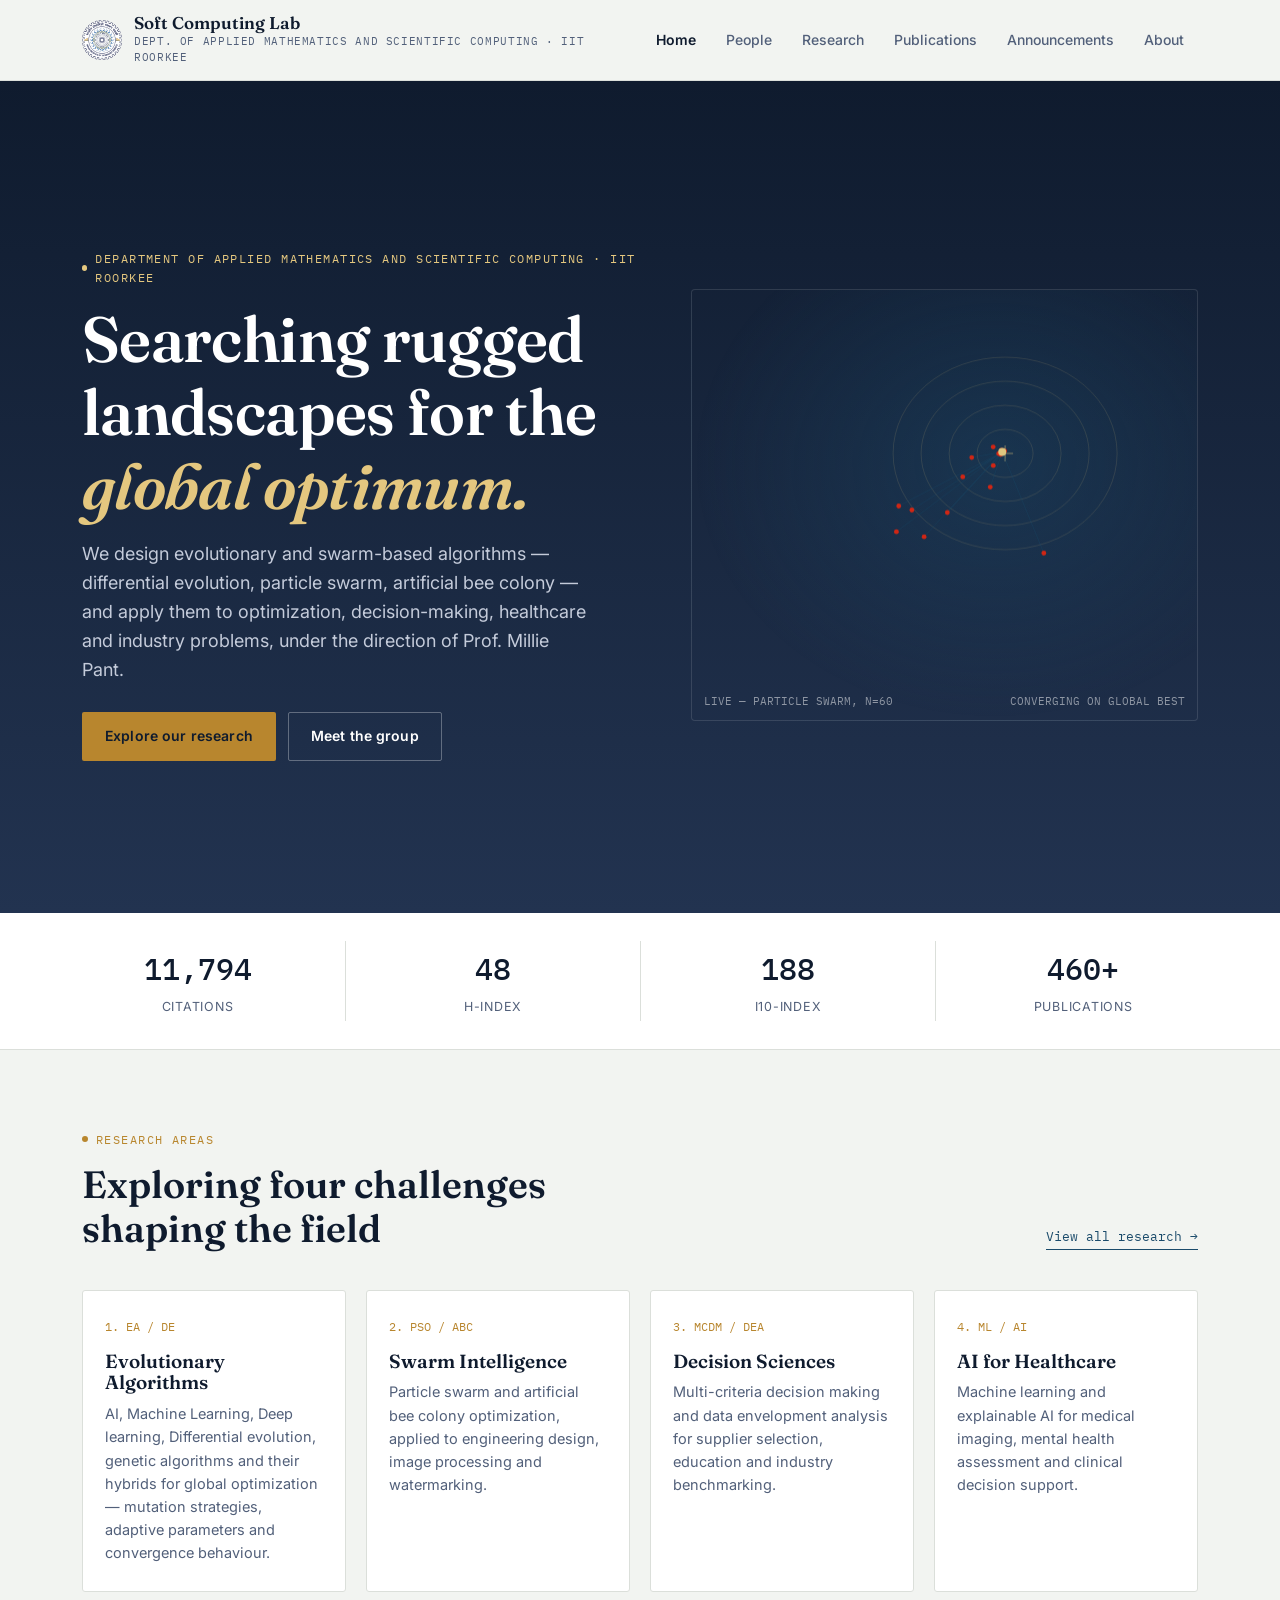
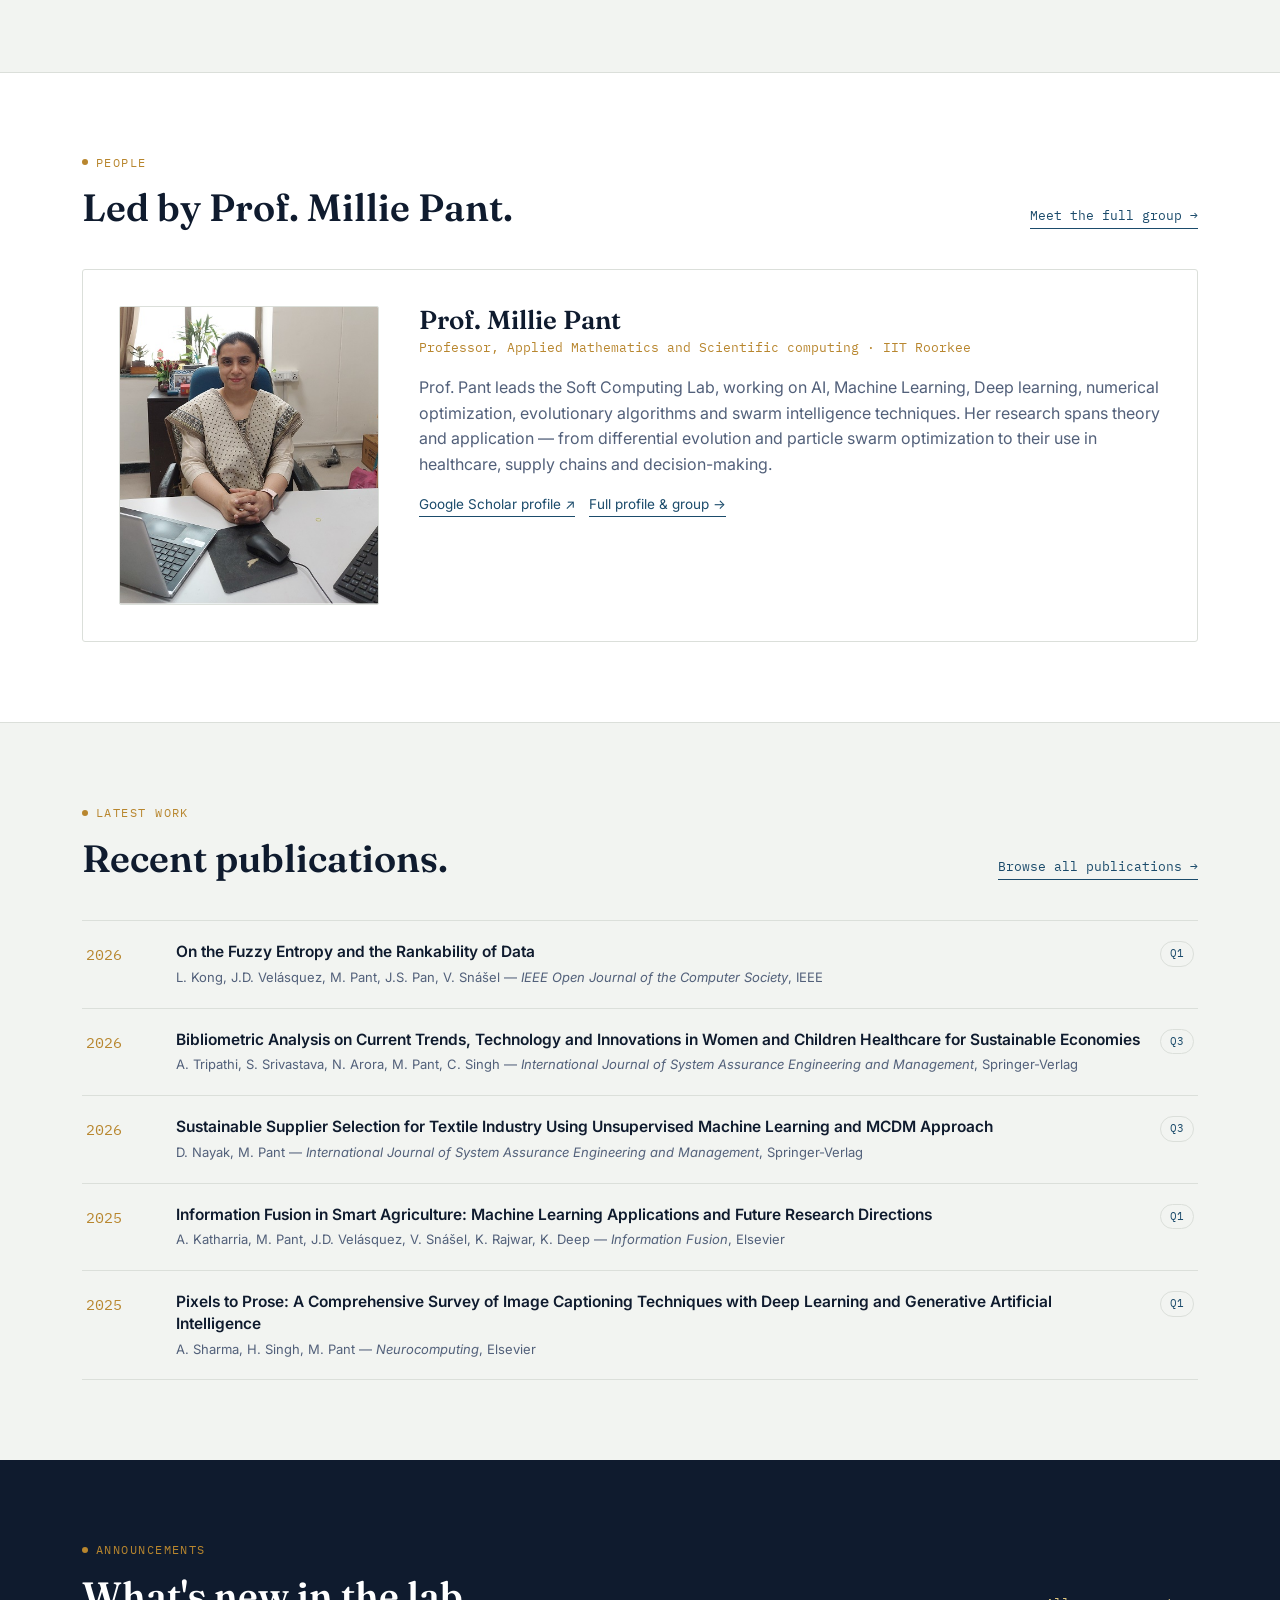
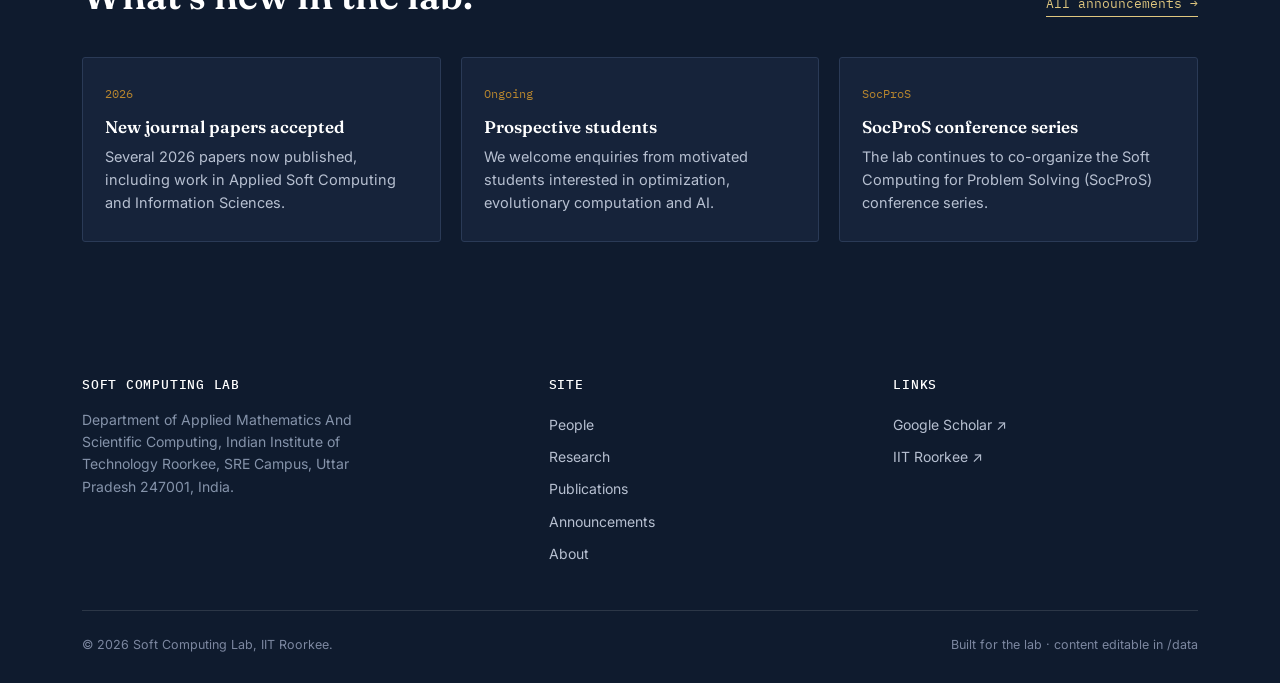
==== index.html @ e7dfee06 "Update research section headings and indices" ====
<!DOCTYPE html>
<html lang="en">
<head>
<meta charset="UTF-8">
<meta name="viewport" content="width=device-width, initial-scale=1.0">
<title>Soft Computing Lab — IIT Roorkee</title>
<meta name="description" content="Soft Computing Lab, Department of Applied Mathematics and Scientific computing, IIT Roorkee — research in AI, Machine Learning, Deep learning, numerical optimization, evolutionary algorithms and swarm intelligence, led by Prof. Millie Pant.">
<link rel="icon" href="images/iitr-logo.png">
<link rel="stylesheet" href="css/style.css">
</head>
<body>

<header class="site-header">
  <nav class="nav">
    <a href="index.html" class="brand">
      <img src="images/iitr-logo.png" alt="IIT Roorkee crest">
      <div>
        <div class="name">Soft Computing Lab</div>
        <div class="sub">Dept. of Applied Mathematics and Scientific computing · IIT Roorkee</div>
      </div>
    </a>
    <button class="nav-toggle" aria-label="Toggle menu"><span></span><span></span><span></span></button>
    <ul class="nav-links">
      <li><a href="index.html">Home</a></li>
      <li><a href="people.html">People</a></li>
      <li><a href="research.html">Research</a></li>
      <li><a href="publications.html">Publications</a></li>
      <li><a href="announcements.html">Announcements</a></li>
      <li><a href="about.html">About</a></li>
    </ul>
  </nav>
</header>

<section class="hero">
  <div class="wrap">
    <div>
      <div class="eyebrow">Department of Applied Mathematics and Scientific computing · IIT Roorkee</div>
      <h1>Searching rugged<br>landscapes for the<br><em>global optimum.</em></h1>
      <p class="lede">We design evolutionary and swarm-based algorithms — differential evolution, particle swarm, artificial bee colony — and apply them to optimization, decision-making, healthcare and industry problems, under the direction of Prof. Millie Pant.</p>
      <div class="hero-actions">
        <a href="research.html" class="btn btn-primary">Explore our research</a>
        <a href="people.html" class="btn btn-ghost">Meet the group</a>
      </div>
    </div>
    <div>
      <div class="swarm-stage">
        <canvas id="swarmCanvas"></canvas>
        <div class="swarm-caption">
          <span>LIVE — PARTICLE SWARM, N=60</span>
          <span>CONVERGING ON GLOBAL BEST</span>
        </div>
      </div>
    </div>
  </div>
</section>

<div class="stats-strip">
  <div class="wrap stats-grid">
    <div class="stat"><div class="num">11,794</div><div class="lbl">Citations</div></div>
    <div class="stat"><div class="num">48</div><div class="lbl">h-index</div></div>
    <div class="stat"><div class="num">188</div><div class="lbl">i10-index</div></div>
    <div class="stat"><div class="num">460+</div><div class="lbl">Publications</div></div>
  </div>
</div>

<section>
  <div class="wrap">
    <div class="section-head">
      <div>
        <div class="eyebrow">Research areas</div>
        <h2>Exploring four challenges <br>shaping the field</h2>  
      </div>
      <a href="research.html" class="tag-link">View all research →</a>
    </div>
    <div class="card-grid">
      <div class="research-card">
        <span class="idx">1. EA / DE</span>
        <h3>Evolutionary Algorithms</h3>
        <p>AI, Machine Learning, Deep learning, Differential evolution, genetic algorithms and their hybrids for global optimization — mutation strategies, adaptive parameters and convergence behaviour.</p>
      </div>
      <div class="research-card">
        <span class="idx">2. PSO / ABC</span>
        <h3>Swarm Intelligence</h3>
        <p>Particle swarm and artificial bee colony optimization, applied to engineering design, image processing and watermarking.</p>
      </div>
      <div class="research-card">
        <span class="idx">3. MCDM / DEA</span>
        <h3>Decision Sciences</h3>
        <p>Multi-criteria decision making and data envelopment analysis for supplier selection, education and industry benchmarking.</p>
      </div>
      <div class="research-card">
        <span class="idx">4. ML / AI</span>
        <h3>AI for Healthcare</h3>
        <p>Machine learning and explainable AI for medical imaging, mental health assessment and clinical decision support.</p>
      </div>
    </div>
  </div>
</section>

<section class="section-alt">
  <div class="wrap">
    <div class="section-head">
      <div>
        <div class="eyebrow">People</div>
        <h2>Led by Prof. Millie Pant.</h2>
      </div>
      <a href="people.html" class="tag-link">Meet the full group →</a>
    </div>
    <div class="pi-card">
      <img src="images/millie-pant.jpg" alt="Prof. Millie Pant" class="pi-photo">
      <div>
        <h3>Prof. Millie Pant</h3>
        <span class="pi-role">Professor, Applied Mathematics and Scientific computing · IIT Roorkee</span>
        <p>Prof. Pant leads the Soft Computing Lab, working on AI, Machine Learning, Deep learning, numerical optimization, evolutionary algorithms and swarm intelligence techniques. Her research spans theory and application — from differential evolution and particle swarm optimization to their use in healthcare, supply chains and decision-making.</p>
        <div class="pi-links">
          <a href="https://scholar.google.co.in/citations?user=VEAXM8IAAAAJ&hl=en" target="_blank" rel="noopener">Google Scholar profile ↗</a>
          <a href="people.html">Full profile & group →</a>
        </div>
      </div>
    </div>
  </div>
</section>

<section>
  <div class="wrap">
    <div class="section-head">
      <div>
        <div class="eyebrow">Latest work</div>
        <h2>Recent publications.</h2>
      </div>
      <a href="publications.html" class="tag-link">Browse all publications →</a>
    </div>
    <div class="pub-list" id="recentPubs"></div>
  </div>
</section>

<section class="section-dark">
  <div class="wrap">
    <div class="section-head">
      <div>
        <div class="eyebrow">Announcements</div>
        <h2 style="color:#fff">What's new in the lab.</h2>
      </div>
      <a href="announcements.html" class="tag-link" style="color:#E0C77F">All announcements →</a>
    </div>
    <div class="card-grid" style="grid-template-columns: repeat(3,1fr)">
      <div class="research-card" style="background:#16233A; border-color:#2A3A56;">
        <span class="idx">2026</span>
        <h3 style="color:#fff; font-size:17px;">New journal papers accepted</h3>
        <p style="color:#B7C0D1">Several 2026 papers now published, including work in Applied Soft Computing and Information Sciences.</p>
      </div>
      <div class="research-card" style="background:#16233A; border-color:#2A3A56;">
        <span class="idx">Ongoing</span>
        <h3 style="color:#fff; font-size:17px;">Prospective students</h3>
        <p style="color:#B7C0D1">We welcome enquiries from motivated students interested in optimization, evolutionary computation and AI.</p>
      </div>
      <div class="research-card" style="background:#16233A; border-color:#2A3A56;">
        <span class="idx">SocProS</span>
        <h3 style="color:#fff; font-size:17px;">SocProS conference series</h3>
        <p style="color:#B7C0D1">The lab continues to co-organize the Soft Computing for Problem Solving (SocProS) conference series.</p>
      </div>
    </div>
  </div>
</section>

<footer>
  <div class="wrap">
    <div class="footer-grid">
      <div>
        <h4>Soft Computing Lab</h4>
        <p style="color:#8593AA; font-size:14px; max-width:32ch;">Department of Applied Mathematics And Scientific Computing, Indian Institute of Technology Roorkee, SRE Campus, Uttar Pradesh 247001, India.</p>
      </div>
      <div>
        <h4>Site</h4>
        <a href="people.html">People</a>
        <a href="research.html">Research</a>
        <a href="publications.html">Publications</a>
        <a href="announcements.html">Announcements</a>
        <a href="about.html">About</a>
      </div>
      <div>
        <h4>Links</h4>
        <a href="https://scholar.google.co.in/citations?user=VEAXM8IAAAAJ&hl=en" target="_blank" rel="noopener">Google Scholar ↗</a>
        <a href="https://www.iitr.ac.in" target="_blank" rel="noopener">IIT Roorkee ↗</a>
      </div>
    </div>
    <div class="footer-bottom">
      <span>© <span id="year"></span> Soft Computing Lab, IIT Roorkee.</span>
      <span>Built for the lab · content editable in /data</span>
    </div>
  </div>
</footer>

<script src="js/script.js"></script>
<script src="js/swarm.js"></script>
<script src="data/pub-data.js"></script>
<script src="js/publications.js"></script>
<script>
  document.addEventListener('DOMContentLoaded', () => {
    if(window.PubData){ window.PubData.renderRecent('recentPubs', 5); }
  });
</script>
</body>
</html>
---- css/style.css ----
/* ==========================================================================
   Soft Computing Lab — IIT Roorkee
   Design tokens
   ========================================================================== */
@import url('https://fonts.googleapis.com/css2?family=Fraunces:opsz,wght@9..144,400;9..144,500;9..144,600;9..144,700&family=Inter:wght@400;500;600;700&family=IBM+Plex+Mono:wght@400;500&display=swap');

:root{
  --ink:        #0F1B2E;   /* deep navy — headers / dark sections */
  --ink-soft:   #223350;   /* lighter navy for gradients */
  --paper:      #F2F4F1;   /* cool paper, faint sage-grey */
  --paper-raise:#FFFFFF;
  --brass:      #B8862E;   /* warm brass accent */
  --brass-soft: #E4C77F;
  --teal:       #1B4B6B;   /* secondary accent, swarm particles */
  --slate:      #52607A;   /* secondary text */
  --slate-light:#8593AA;
  --line:       #DBDFDA;
  --line-dark:  #33415C;
  --text:       #16202F;
  --text-inv:   #F2F4F1;
  --shadow:     0 1px 2px rgba(15,27,46,.06), 0 8px 24px rgba(15,27,46,.06);
  --radius:     3px;

  --font-display: 'Fraunces', 'Georgia', serif;
  --font-body: 'Inter', -apple-system, BlinkMacSystemFont, 'Segoe UI', sans-serif;
  --font-mono: 'IBM Plex Mono', 'Courier New', monospace;
}

*{ box-sizing: border-box; }
html{ scroll-behavior: smooth; }
body{
  margin:0;
  background: var(--paper);
  color: var(--text);
  font-family: var(--font-body);
  font-size: 16px;
  line-height: 1.6;
  -webkit-font-smoothing: antialiased;
}
img{ max-width:100%; display:block; }
a{ color: inherit; text-decoration:none; }
ul{ margin:0; padding:0; list-style:none; }
h1,h2,h3,h4{ font-family: var(--font-display); font-weight:600; margin:0; color: var(--ink); line-height:1.15; }
p{ margin:0 0 1em; color: var(--slate); }
button{ font-family: inherit; cursor:pointer; }

:focus-visible{ outline: 2px solid var(--brass); outline-offset: 3px; }

@media (prefers-reduced-motion: reduce){
  *{ animation-duration: 0.001ms !important; animation-iteration-count: 1 !important; transition-duration: 0.001ms !important; scroll-behavior: auto !important; }
}

.wrap{ max-width: 1180px; margin: 0 auto; padding: 0 32px; }
.eyebrow{
  font-family: var(--font-mono);
  font-size: 12px;
  letter-spacing: .12em;
  text-transform: uppercase;
  color: var(--brass);
  display:flex; align-items:center; gap:8px;
  margin-bottom: 14px;
}
.eyebrow::before{
  content:"";
  width:6px; height:6px; border-radius:50%;
  background: var(--brass);
  display:inline-block;
}

/* ---------------- Header / Nav ---------------- */
.site-header{
  position: sticky; top:0; z-index: 100;
  background: rgba(242,244,241,.9);
  backdrop-filter: blur(10px);
  border-bottom: 1px solid var(--line);
}
.nav{
  display:flex; align-items:center; justify-content:space-between;
  padding: 14px 32px;
  max-width: 1180px; margin:0 auto;
}
.brand{ display:flex; align-items:center; gap:12px; }
.brand img{ width:40px; height:40px; }
.brand .name{ font-family: var(--font-display); font-size: 17px; font-weight:600; color: var(--ink); line-height:1.1; }
.brand .sub{ font-family: var(--font-mono); font-size: 10.5px; letter-spacing:.06em; color: var(--slate); text-transform:uppercase; }

.nav-links{ display:flex; gap:2px; align-items:center; }
.nav-links a{
  font-size: 14px; font-weight:500; color: var(--slate);
  padding: 8px 14px; border-radius: var(--radius);
  transition: color .15s ease, background .15s ease;
}
.nav-links a:hover{ color: var(--ink); background: rgba(15,27,46,.05); }
.nav-links a.active{ color: var(--ink); font-weight:600; }
.nav-links a.active::after{ content:""; }

.nav-toggle{ display:none; background:none; border:none; padding:8px; }
.nav-toggle span{ display:block; width:22px; height:2px; background:var(--ink); margin:5px 0; }

@media (max-width: 880px){
  .nav-toggle{ display:block; }
  .nav-links{
    position:absolute; top:100%; left:0; right:0;
    background: var(--paper-raise);
    border-bottom: 1px solid var(--line);
    flex-direction:column; align-items:stretch;
    padding: 8px 32px 16px;
    display:none;
  }
  .nav-links.open{ display:flex; }
  .nav-links a{ padding: 12px 4px; border-bottom:1px solid var(--line); border-radius:0; }
}

/* ---------------- Hero ---------------- */
.hero{
  position: relative;
  background: linear-gradient(180deg, var(--ink) 0%, var(--ink-soft) 100%);
  color: var(--text-inv);
  overflow:hidden;
}
.hero .wrap{
  display:grid; grid-template-columns: 1.05fr .95fr; gap: 48px;
  align-items:center;
  padding-top: 88px; padding-bottom: 72px;
  position:relative; z-index:2;
}
.hero .eyebrow{ color: var(--brass-soft); }
.hero .eyebrow::before{ background: var(--brass-soft); }
.hero h1{
  color: #fff;
  font-size: clamp(40px, 5vw, 64px);
  letter-spacing: -0.01em;
  margin-bottom: 18px;
}
.hero h1 em{ font-style:italic; color: var(--brass-soft); }
.hero .lede{
  color: #C4CBDA;
  font-size: 18px;
  max-width: 46ch;
  margin-bottom: 28px;
}
.hero-actions{ display:flex; gap: 12px; flex-wrap:wrap; }

.btn{
  display:inline-flex; align-items:center; gap:8px;
  padding: 12px 22px; border-radius: 2px;
  font-size:14px; font-weight:600; letter-spacing:.01em;
  border:1px solid transparent; transition: all .15s ease;
}
.btn-primary{ background: var(--brass); color: var(--ink); }
.btn-primary:hover{ background: var(--brass-soft); }
.btn-ghost{ border-color: rgba(255,255,255,.3); color:#fff; }
.btn-ghost:hover{ border-color:#fff; background: rgba(255,255,255,.06); }
.btn-dark{ background: var(--ink); color:#fff; }
.btn-dark:hover{ background: var(--ink-soft); }

.swarm-stage{
  position:relative; aspect-ratio: 1/0.85;
  border: 1px solid rgba(255,255,255,.12);
  border-radius: 4px;
  background: radial-gradient(ellipse at 60% 40%, rgba(27,75,107,.4), rgba(15,27,46,0) 70%);
}
#swarmCanvas{ width:100%; height:100%; display:block; }
.swarm-caption{
  position:absolute; bottom:10px; left:12px; right:12px;
  font-family: var(--font-mono); font-size:10.5px; color: rgba(255,255,255,.5);
  display:flex; justify-content:space-between;
}

/* ---------------- Stats strip ---------------- */
.stats-strip{
  border-bottom: 1px solid var(--line);
  background: var(--paper-raise);
}
.stats-grid{
  display:grid; grid-template-columns: repeat(4,1fr);
  padding: 28px 0;
}
.stat{ text-align:center; border-left:1px solid var(--line); padding: 4px 12px; }
.stat:first-child{ border-left:none; }
.stat .num{ font-family: var(--font-mono); font-size: 30px; font-weight:500; color: var(--ink); }
.stat .lbl{ font-size:12.5px; color: var(--slate); text-transform:uppercase; letter-spacing:.06em; margin-top:4px; }
@media (max-width: 700px){ .stats-grid{ grid-template-columns: repeat(2,1fr); row-gap:20px;} .stat:nth-child(3){border-left:none;} }

/* ---------------- Sections ---------------- */
section{ padding: 80px 0; }
.section-head{ display:flex; justify-content:space-between; align-items:flex-end; gap:24px; margin-bottom: 40px; flex-wrap:wrap; }
.section-head h2{ font-size: clamp(28px,3vw,38px); }
.section-head .desc{ max-width:50ch; color:var(--slate); }
.tag-link{ font-family: var(--font-mono); font-size:13px; color: var(--teal); white-space:nowrap; border-bottom:1px solid currentColor; padding-bottom:2px; }
.tag-link:hover{ color: var(--brass); }

.section-alt{ background: var(--paper-raise); border-top:1px solid var(--line); border-bottom:1px solid var(--line); }
.section-dark{ background: var(--ink); color: var(--text-inv); }
.section-dark h2, .section-dark h3, .section-dark h4{ color:#fff; }
.section-dark p{ color:#B7C0D1; }

/* ---------------- Cards ---------------- */
.card-grid{ display:grid; grid-template-columns: repeat(4, 1fr); gap: 20px; }
@media (max-width: 980px){ .card-grid{ grid-template-columns: repeat(2,1fr);} }
@media (max-width: 560px){ .card-grid{ grid-template-columns: 1fr; } }

.research-card{
  background: var(--paper-raise);
  border: 1px solid var(--line);
  padding: 26px 22px;
  border-radius: var(--radius);
  transition: transform .18s ease, box-shadow .18s ease, border-color .18s ease;
}
.research-card:hover{ transform: translateY(-3px); box-shadow: var(--shadow); border-color: var(--brass-soft); }
.research-card .idx{ font-family: var(--font-mono); color: var(--brass); font-size:12px; margin-bottom:14px; display:block; }
.research-card h3{ font-size:19px; margin-bottom:8px; }
.research-card p{ font-size:14.5px; margin-bottom:0; }

/* ---------------- People ---------------- */
.pi-card{
  display:grid; grid-template-columns: 260px 1fr; gap: 40px;
  background: var(--paper-raise); border:1px solid var(--line); padding: 36px;
  border-radius: var(--radius);
  align-items:start;
}
@media (max-width: 720px){ .pi-card{ grid-template-columns: 1fr; } }
.pi-photo{ width:100%; aspect-ratio: 4/4.6; object-fit:cover; border-radius:2px; border:1px solid var(--line); }
.pi-card h3{ font-size:26px; margin-bottom:2px; }
.pi-role{ color: var(--brass); font-family: var(--font-mono); font-size:13px; margin-bottom:16px; display:block; }
.pi-links{ display:flex; gap:14px; margin-top:16px; flex-wrap:wrap; }
.pi-links a{ font-size:13.5px; color:var(--teal); border-bottom:1px solid currentColor; padding-bottom:1px; }

.people-grid{ display:grid; grid-template-columns: repeat(4, 1fr); gap: 26px 24px; margin-top: 44px; }
@media (max-width: 980px){ .people-grid{ grid-template-columns: repeat(3,1fr);} }
@media (max-width: 680px){ .people-grid{ grid-template-columns: repeat(2,1fr);} }
.person{ text-align:left; }
.person .ph{ width:100%; aspect-ratio: 1/1.08; object-fit:cover; border-radius:2px; border:1px solid var(--line); margin-bottom:10px; filter: grayscale(15%); transition: filter .2s ease; }
.person:hover .ph{ filter: grayscale(0%); }
.person .pname{ font-weight:600; color:var(--ink); font-size:15px; }
.person .prole{ font-size:12.5px; color:var(--slate); font-family: var(--font-mono); }

.collab-list{ columns: 3; column-gap: 32px; margin-top: 24px; }
@media (max-width: 780px){ .collab-list{ columns:2; } }
@media (max-width: 520px){ .collab-list{ columns:1; } }
.collab-list li{ font-size:14px; padding: 7px 0; border-bottom: 1px solid var(--line); break-inside: avoid; color: var(--text); }
.collab-list li span{ display:block; font-size:12px; color: var(--slate-light); }

/* ---------------- Publications ---------------- */
.pub-controls{ display:flex; gap:12px; flex-wrap:wrap; align-items:center; margin-bottom: 30px; }
.pub-tabs{ display:flex; gap:6px; background:var(--paper-raise); border:1px solid var(--line); padding:4px; border-radius: 3px; }
.pub-tabs button{
  border:none; background:transparent; padding: 9px 16px; font-size:13.5px; font-weight:600;
  color: var(--slate); border-radius:2px;
}
.pub-tabs button.active{ background: var(--ink); color:#fff; }
.pub-search{
  flex:1; min-width:220px;
  border:1px solid var(--line); background:var(--paper-raise);
  padding: 10px 14px; font-size:14px; border-radius:3px; font-family: var(--font-body);
}
.pub-year-filter{ border:1px solid var(--line); background:var(--paper-raise); padding:10px 12px; font-size:13.5px; border-radius:3px; font-family: var(--font-mono); }

.pub-list{ border-top:1px solid var(--line); }
.pub-item{ display:grid; grid-template-columns: 70px 1fr auto; gap:20px; padding: 20px 4px; border-bottom:1px solid var(--line); align-items:start; }
@media (max-width: 700px){ .pub-item{ grid-template-columns: 50px 1fr; } .pub-item .pub-q{ display:none; } }
.pub-year{ font-family: var(--font-mono); color: var(--brass); font-size:15px; padding-top:2px; }
.pub-title{ font-size:15.5px; color: var(--ink); font-weight:600; line-height:1.4; }
.pub-meta{ font-size:13px; color: var(--slate); margin-top:4px; }
.pub-q{ font-family: var(--font-mono); font-size:11px; padding: 3px 9px; border:1px solid var(--line); color: var(--teal); border-radius: 20px; white-space:nowrap; height:fit-content; }
.pub-empty{ padding: 40px 4px; color: var(--slate); font-style:italic; }
.pub-count{ font-family: var(--font-mono); font-size:12.5px; color: var(--slate-light); margin-bottom:10px; }

/* ---------------- Announcements ---------------- */
.timeline{ position:relative; border-left: 1px solid var(--line); padding-left: 32px; margin-left: 6px; }
.tl-item{ position:relative; padding-bottom: 40px; }
.tl-item:last-child{ padding-bottom:0; }
.tl-item::before{
  content:""; position:absolute; left:-37.5px; top:4px;
  width:11px; height:11px; border-radius:50%;
  background: var(--paper); border:2px solid var(--brass);
}
.tl-date{ font-family: var(--font-mono); font-size:12.5px; color: var(--brass); letter-spacing:.04em; }
.tl-item h3{ font-size:19px; margin: 6px 0 8px; }
.tl-tag{ display:inline-block; font-family:var(--font-mono); font-size:10.5px; text-transform:uppercase; letter-spacing:.06em; color:var(--teal); border:1px solid var(--line); padding:3px 9px; border-radius:20px; margin-bottom:10px; }

/* ---------------- About ---------------- */
.about-grid{ display:grid; grid-template-columns: 1.3fr .7fr; gap: 56px; }
@media (max-width: 900px){ .about-grid{ grid-template-columns:1fr; } }
.about-body p{ font-size:15.5px; }
.fact-card{ background: var(--paper-raise); border:1px solid var(--line); padding:24px; border-radius: var(--radius); margin-bottom:16px; }
.fact-card h4{ font-size:14px; text-transform:uppercase; letter-spacing:.04em; color:var(--brass); margin-bottom:10px; font-family: var(--font-mono); font-weight:500; }
.fact-card p{ font-size:14px; margin-bottom:0; color: var(--text); }

/* ---------------- Footer ---------------- */
footer{ background: var(--ink); color:#B7C0D1; padding: 56px 0 28px; }
.footer-grid{ display:grid; grid-template-columns: 1.4fr 1fr 1fr; gap:40px; margin-bottom:40px; }
@media (max-width: 700px){ .footer-grid{ grid-template-columns:1fr; gap:28px; } }
footer h4{ color:#fff; font-size:13px; text-transform:uppercase; letter-spacing:.06em; font-family: var(--font-mono); font-weight:500; margin-bottom:16px; }
footer a{ display:block; color:#B7C0D1; font-size:14px; padding:5px 0; }
footer a:hover{ color: var(--brass-soft); }
.footer-bottom{ border-top:1px solid rgba(255,255,255,.12); padding-top:24px; display:flex; justify-content:space-between; flex-wrap:wrap; gap:10px; font-size:12.5px; color:#7C87A0; }

/* ---------------- Page header (non-home) ---------------- */
.page-hero{ background: var(--ink); color:#fff; padding: 64px 0 48px; }
.page-hero h1{ color:#fff; font-size: clamp(34px,4vw,48px); }
.page-hero p{ color:#C4CBDA; max-width:60ch; margin-top:14px; font-size:16px; }

.divider-dots{ display:flex; gap:6px; margin: 8px 0 28px; }
.divider-dots span{ width:5px; height:5px; border-radius:50%; background: var(--line-dark); opacity:.4; }
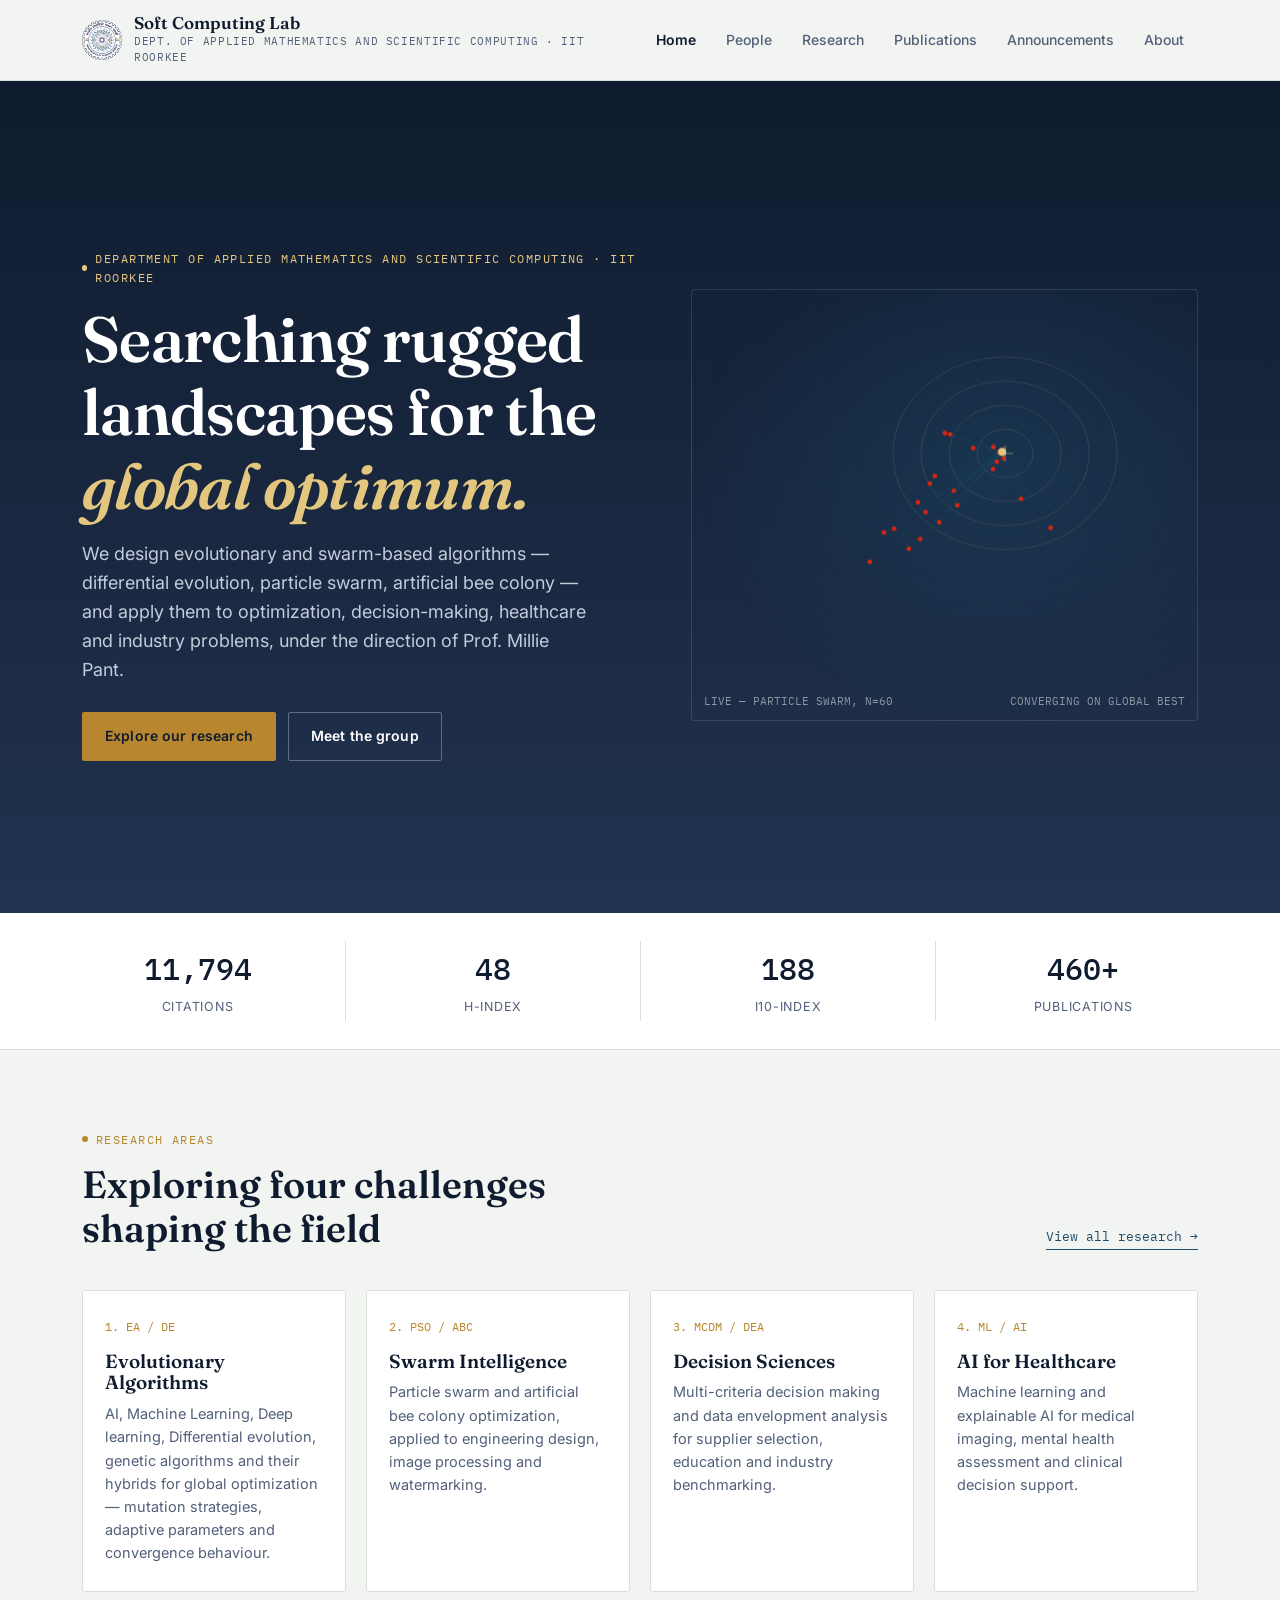
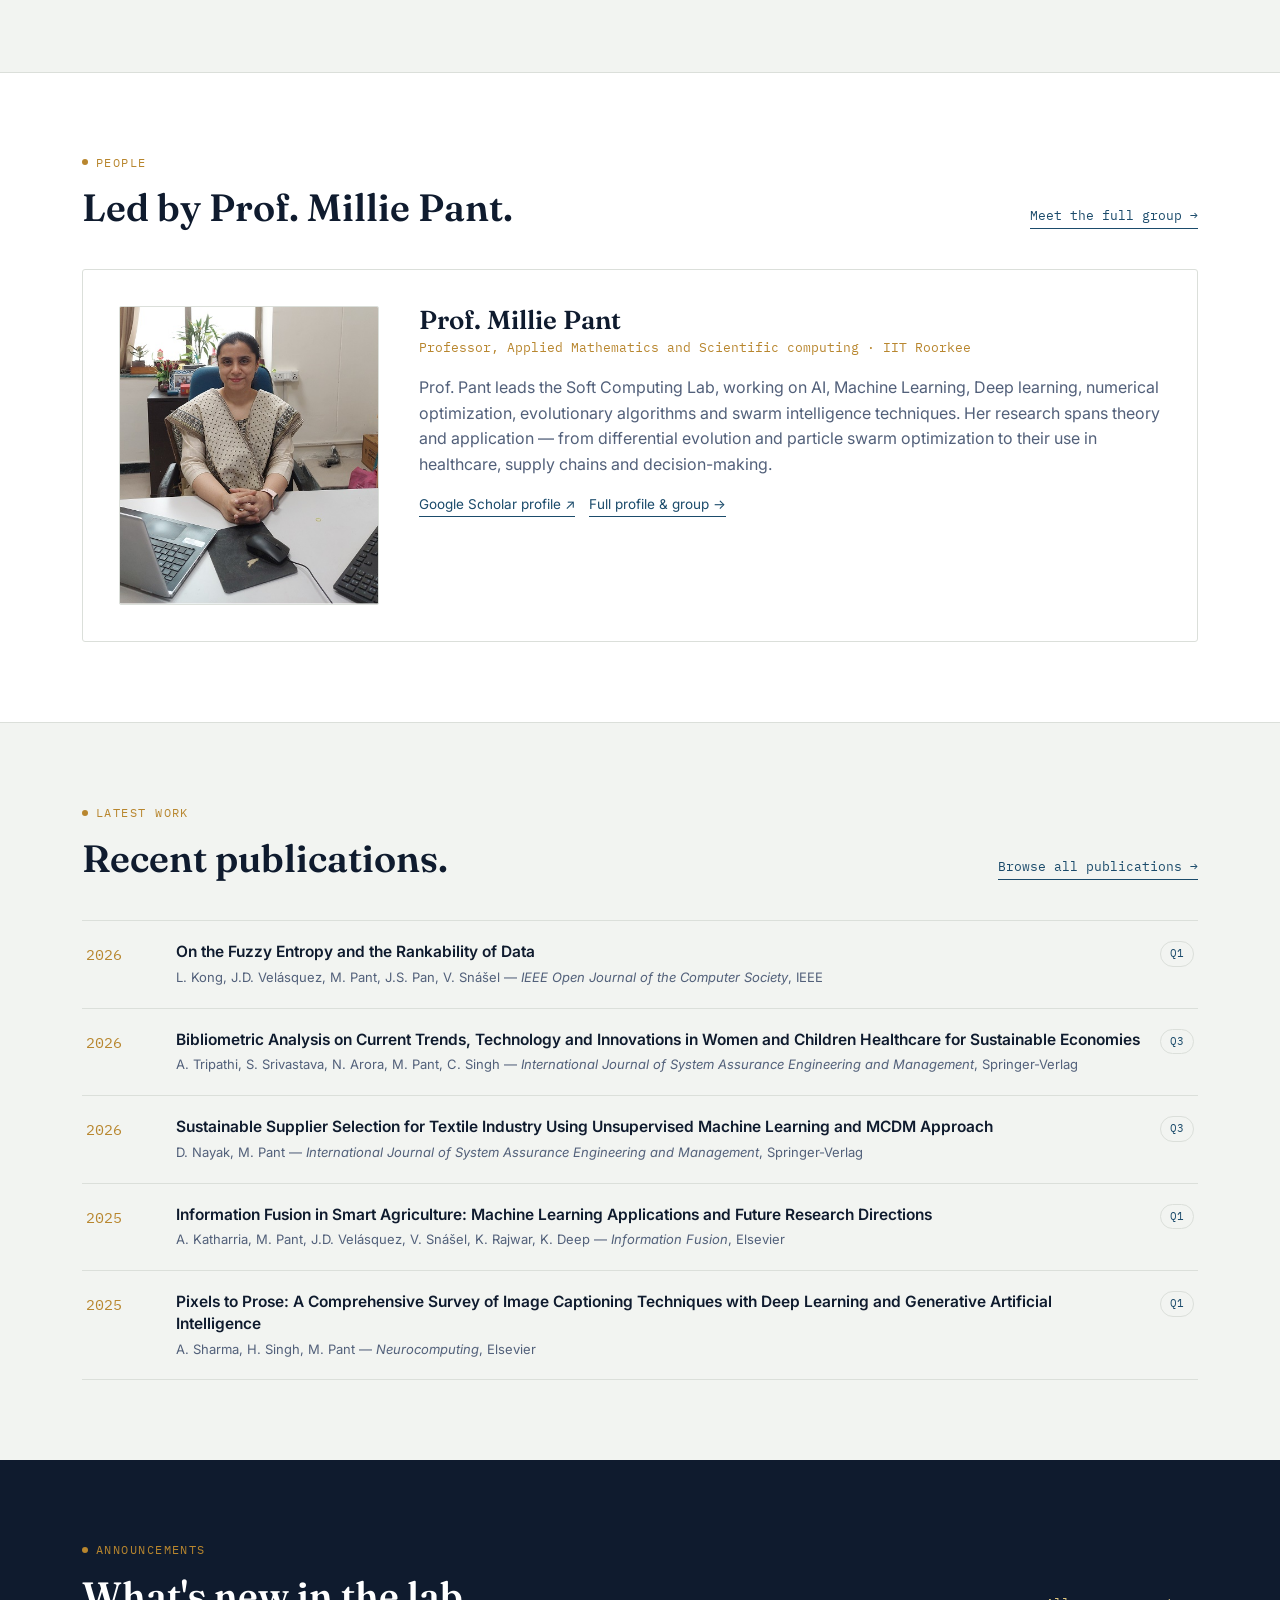
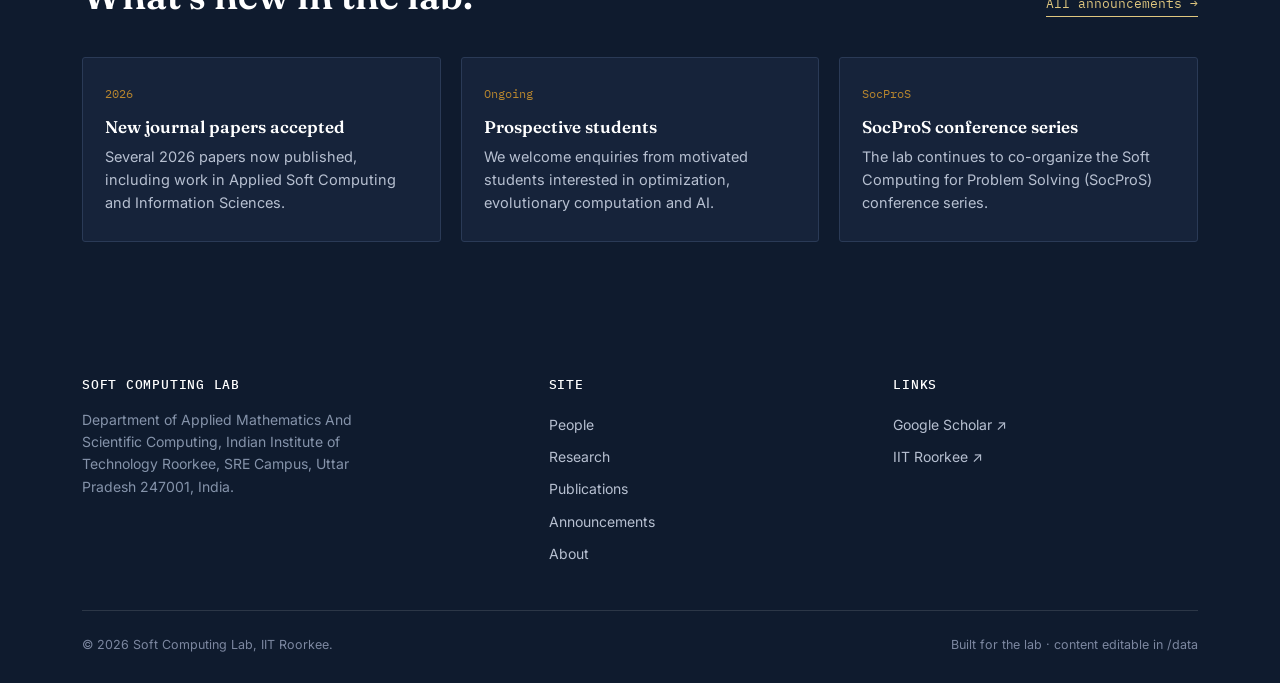
==== commit 822935f4: "Add Google site verification meta tag" ====
--- a/index.html
+++ b/index.html
@@ -3,6 +3,7 @@
 <head>
 <meta charset="UTF-8">
 <meta name="viewport" content="width=device-width, initial-scale=1.0">
+<meta name="google-site-verification" content="82tAzvR-yIyBhUcpNb_L2zIFU_7uCF8d2FTgve7K6QM" />
 <title>Soft Computing Lab — IIT Roorkee</title>
 <meta name="description" content="Soft Computing Lab, Department of Applied Mathematics and Scientific computing, IIT Roorkee — research in AI, Machine Learning, Deep learning, numerical optimization, evolutionary algorithms and swarm intelligence, led by Prof. Millie Pant.">
 <link rel="icon" href="images/iitr-logo.png">
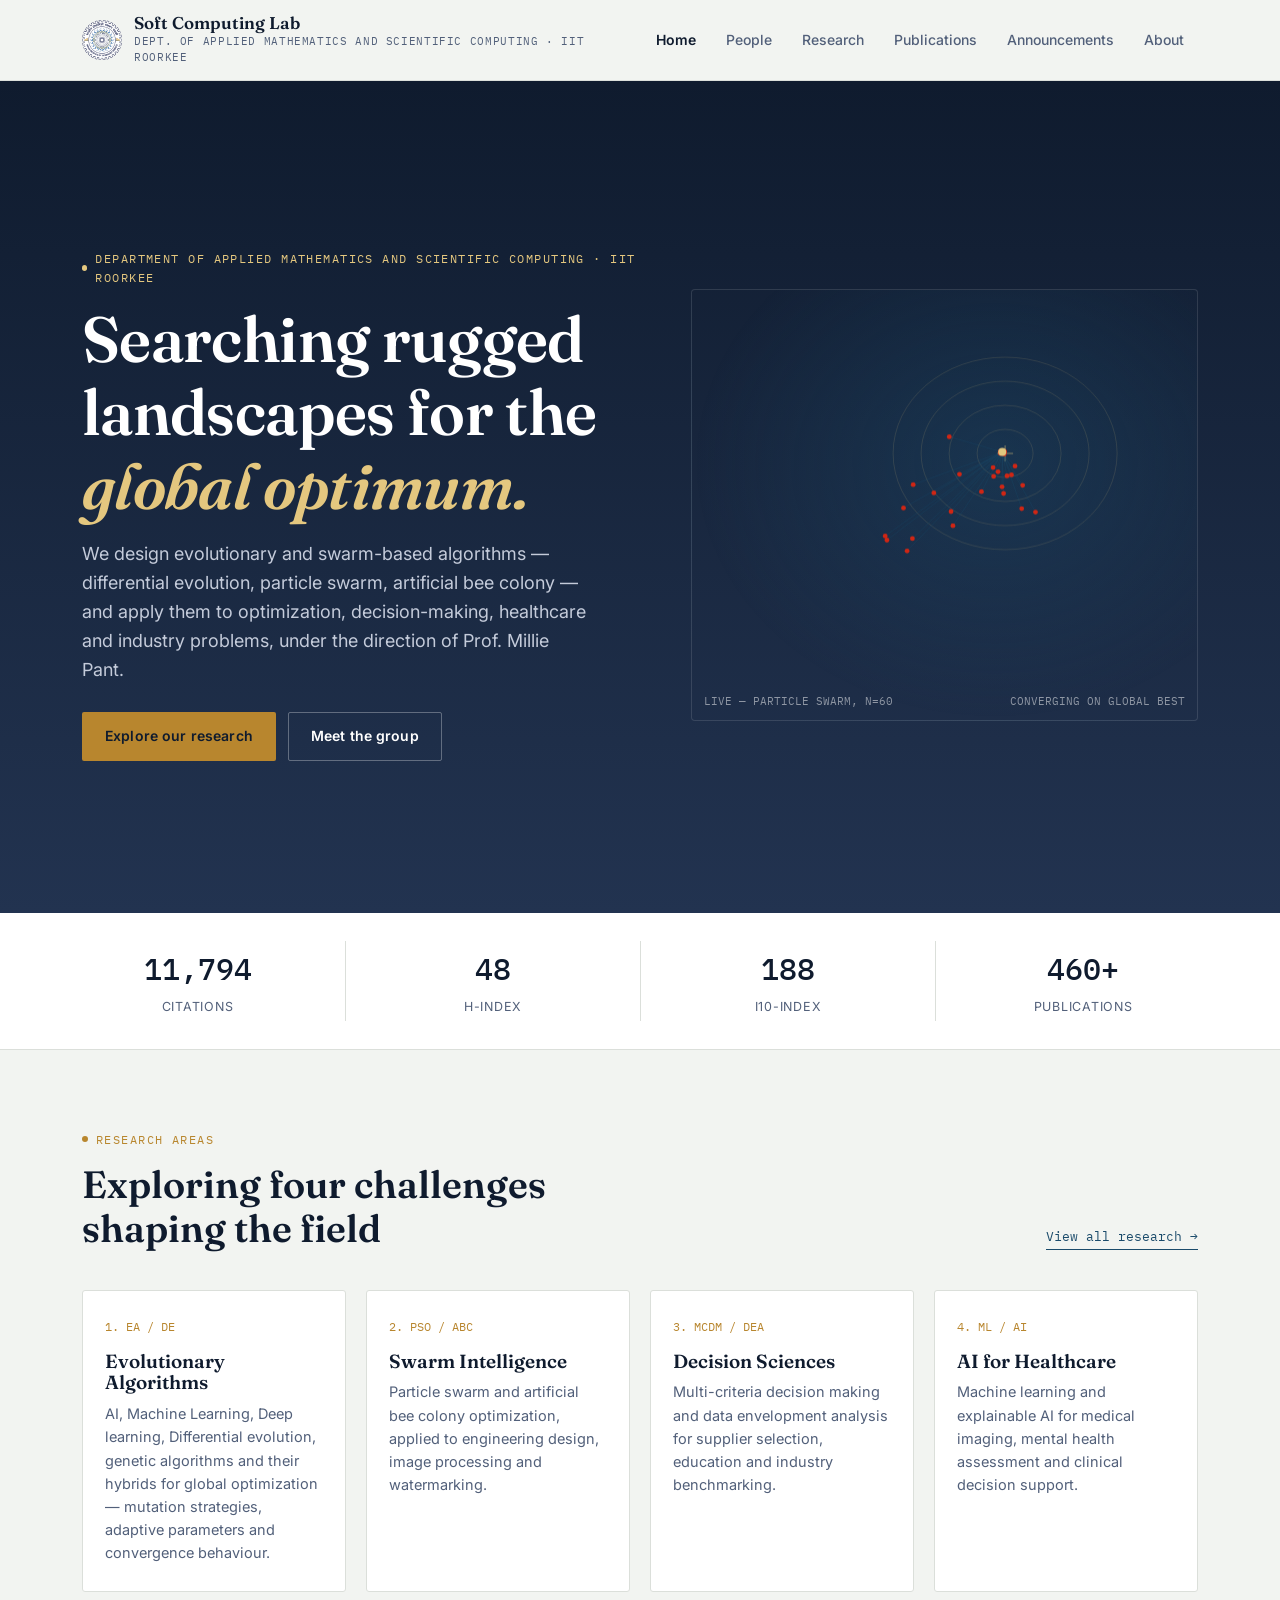
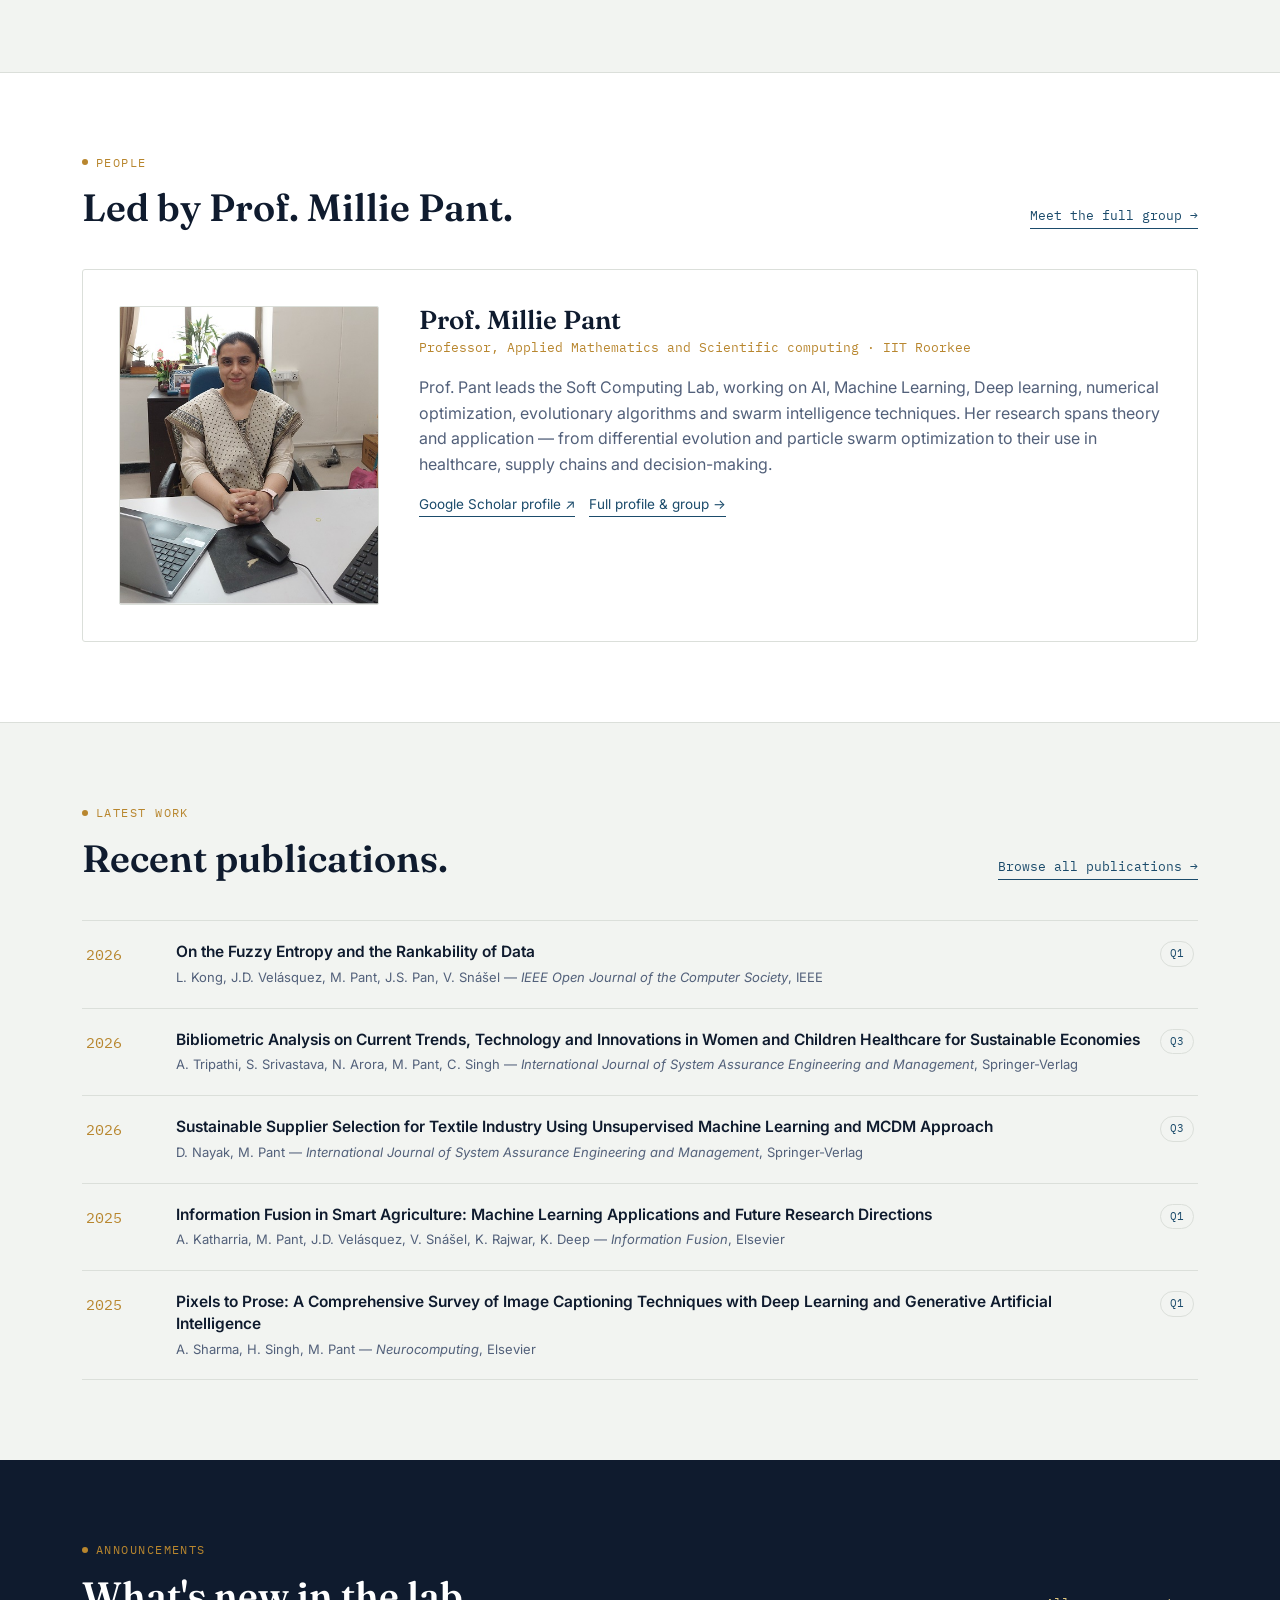
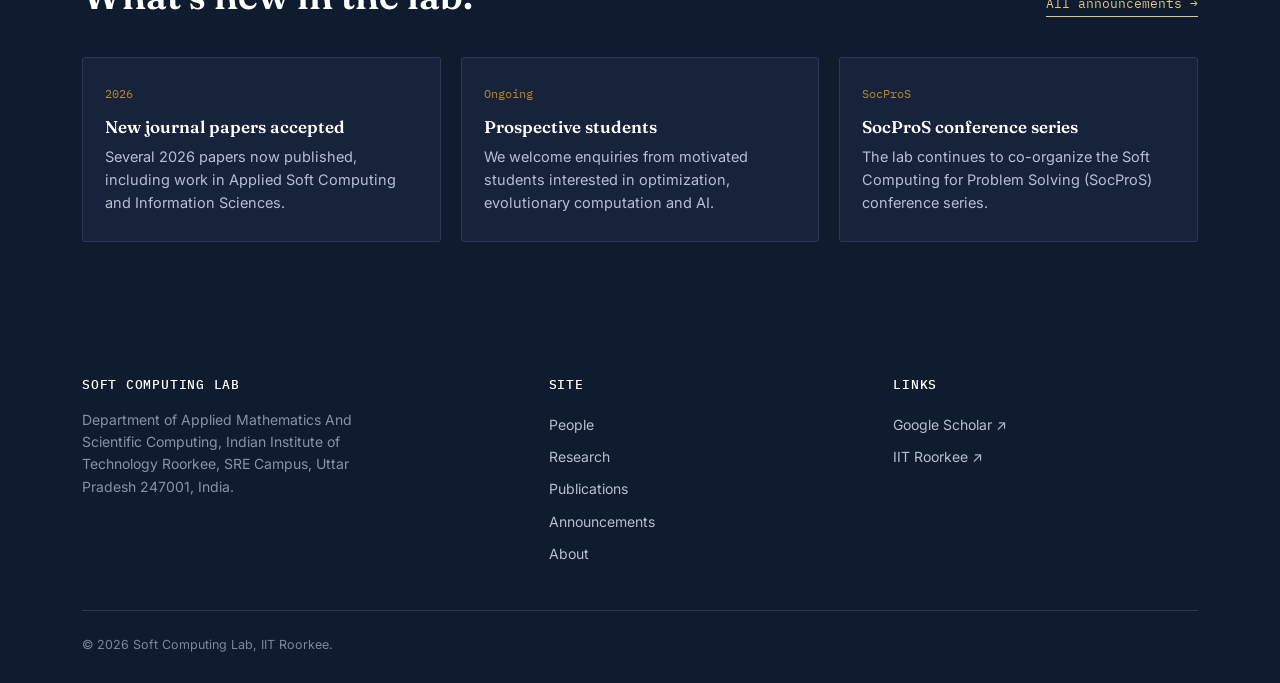
==== commit 007d353d: "Comment out footer text in index.html Comment out the built for lab footer text." ====
--- a/index.html
+++ b/index.html
@@ -187,7 +187,7 @@
     </div>
     <div class="footer-bottom">
       <span>© <span id="year"></span> Soft Computing Lab, IIT Roorkee.</span>
-      <span>Built for the lab · content editable in /data</span>
+      <!-- <span>Built for the lab · content editable in /data</span> -->
     </div>
   </div>
 </footer>
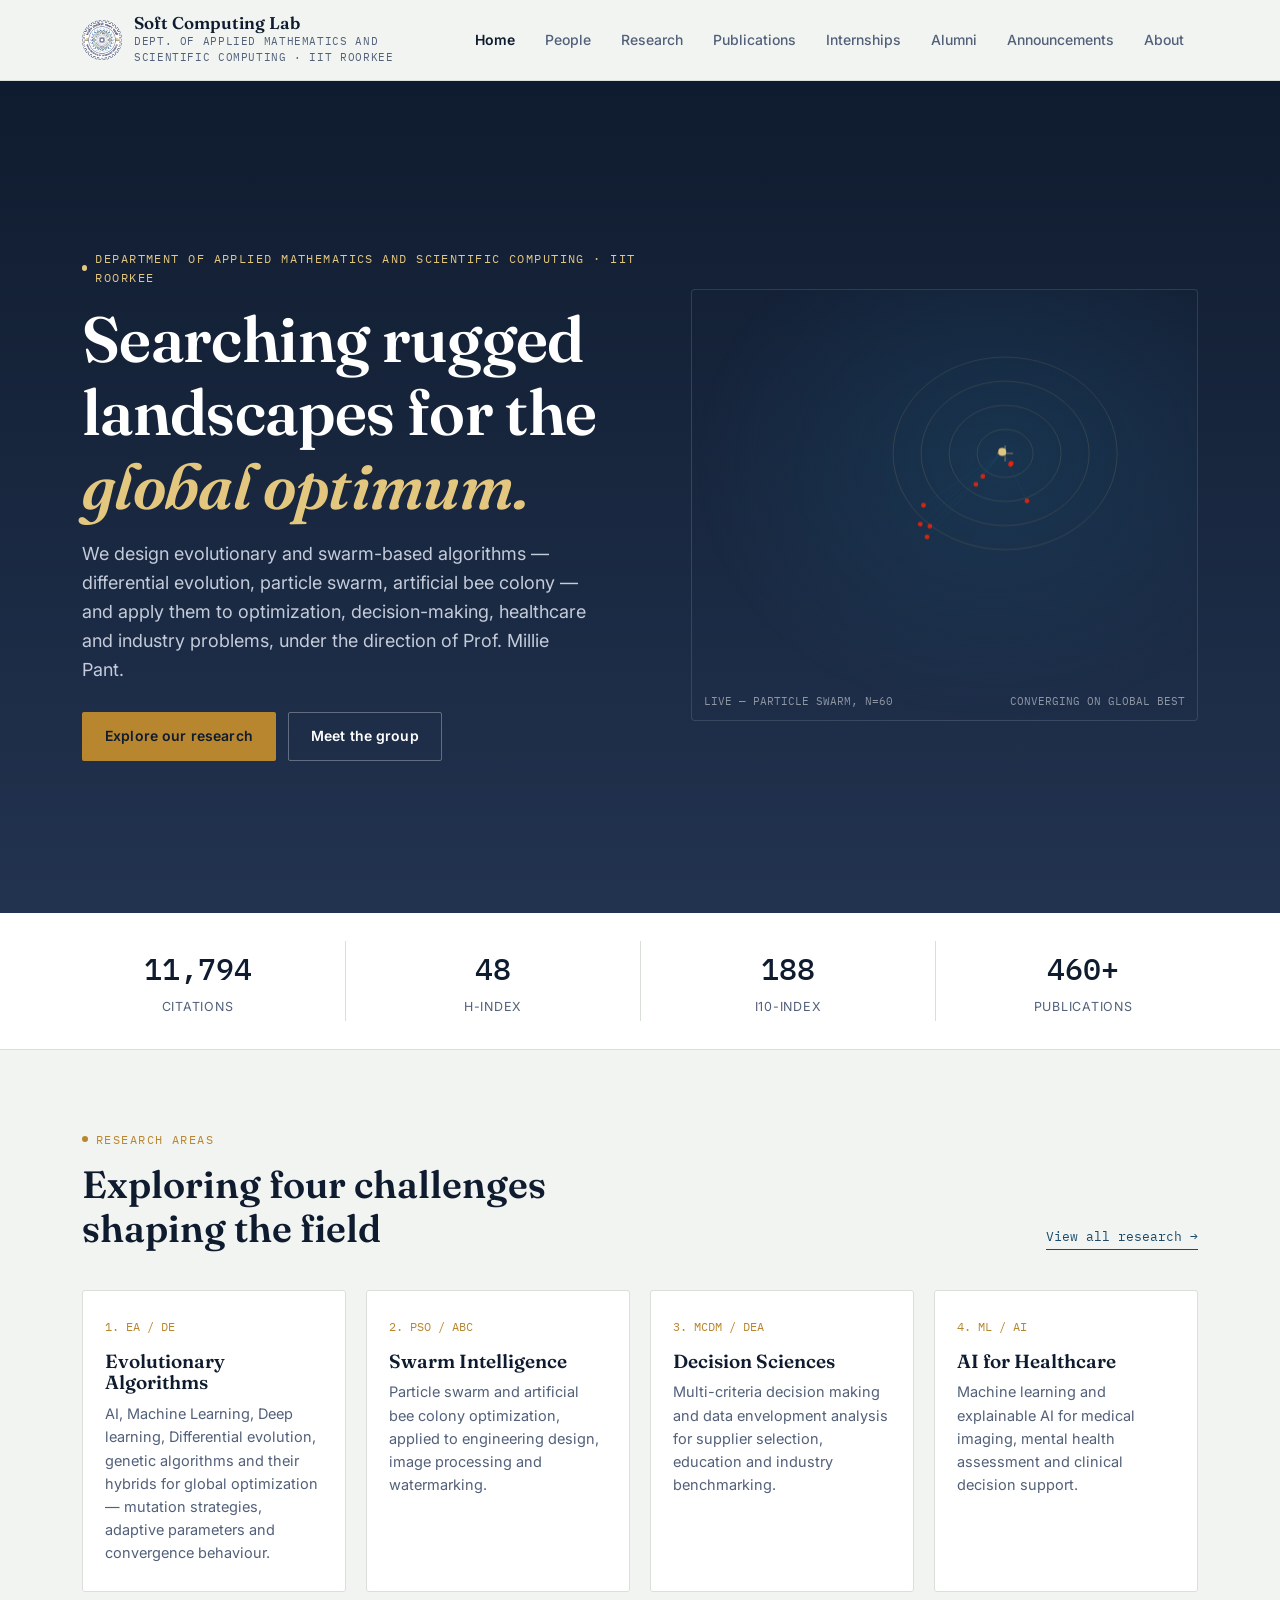
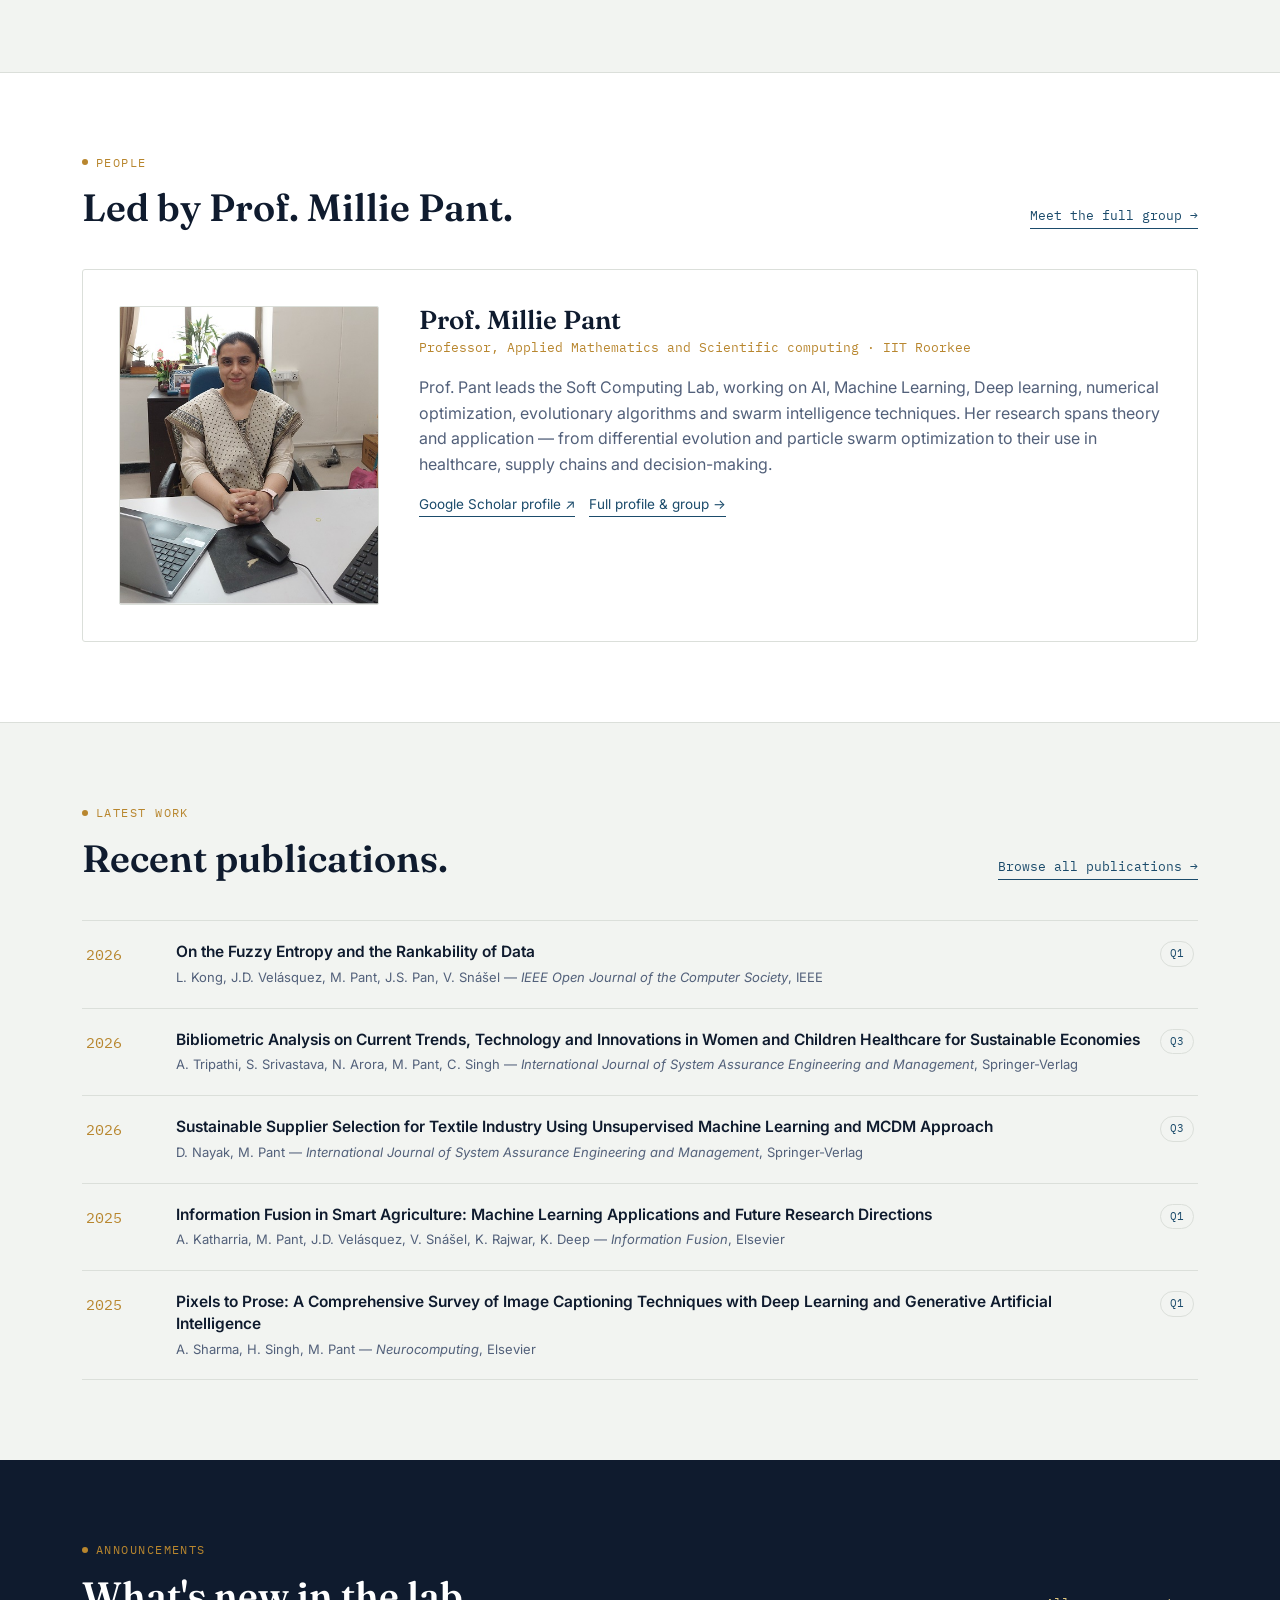
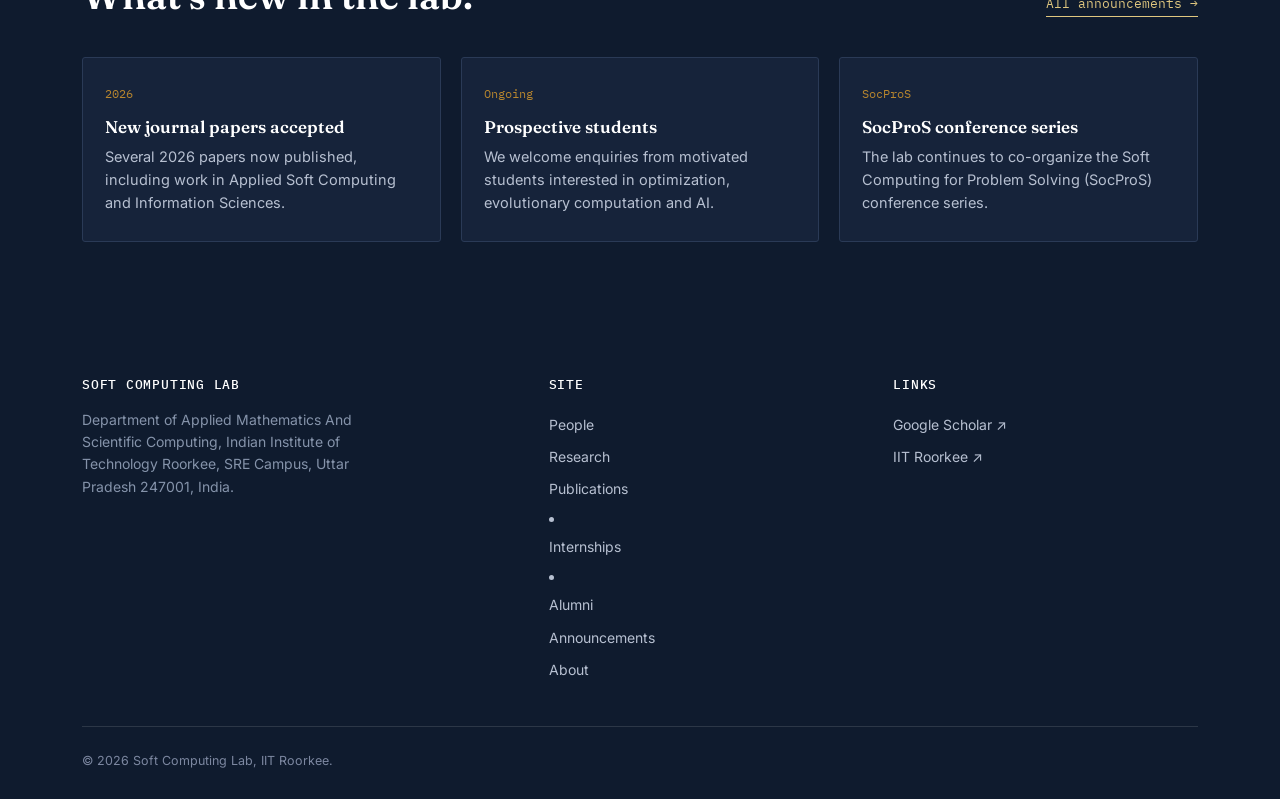
==== commit dad38bc7: "Add Internships and Alumni links to index.html Added links for Internships and Alumni sections in th" ====
--- a/index.html
+++ b/index.html
@@ -5,7 +5,7 @@
 <meta name="viewport" content="width=device-width, initial-scale=1.0">
 <meta name="google-site-verification" content="82tAzvR-yIyBhUcpNb_L2zIFU_7uCF8d2FTgve7K6QM" />
 <title>Soft Computing Lab — IIT Roorkee</title>
-<meta name="description" content="Soft Computing Lab, Department of Applied Mathematics and Scientific computing, IIT Roorkee — research in AI, Machine Learning, Deep learning, numerical optimization, evolutionary algorithms and swarm intelligence, led by Prof. Millie Pant.">
+<meta name="description" content="Soft Computing Lab, Department of Applied Mathematics and Scientific Computing, IIT Roorkee — research in AI, Machine Learning, Deep learning, numerical optimization, evolutionary algorithms and swarm intelligence, led by Prof. Millie Pant.">
 <link rel="icon" href="images/iitr-logo.png">
 <link rel="stylesheet" href="css/style.css">
 </head>
@@ -26,6 +26,8 @@
       <li><a href="people.html">People</a></li>
       <li><a href="research.html">Research</a></li>
       <li><a href="publications.html">Publications</a></li>
+      <li><a href="internships.html">Internships</a></li>
+      <li><a href="alumni.html">Alumni</a></li>
       <li><a href="announcements.html">Announcements</a></li>
       <li><a href="about.html">About</a></li>
     </ul>
@@ -176,6 +178,8 @@
         <a href="people.html">People</a>
         <a href="research.html">Research</a>
         <a href="publications.html">Publications</a>
+        <li><a href="internships.html">Internships</a></li>
+        <li><a href="alumni.html">Alumni</a></li>
         <a href="announcements.html">Announcements</a>
         <a href="about.html">About</a>
       </div>
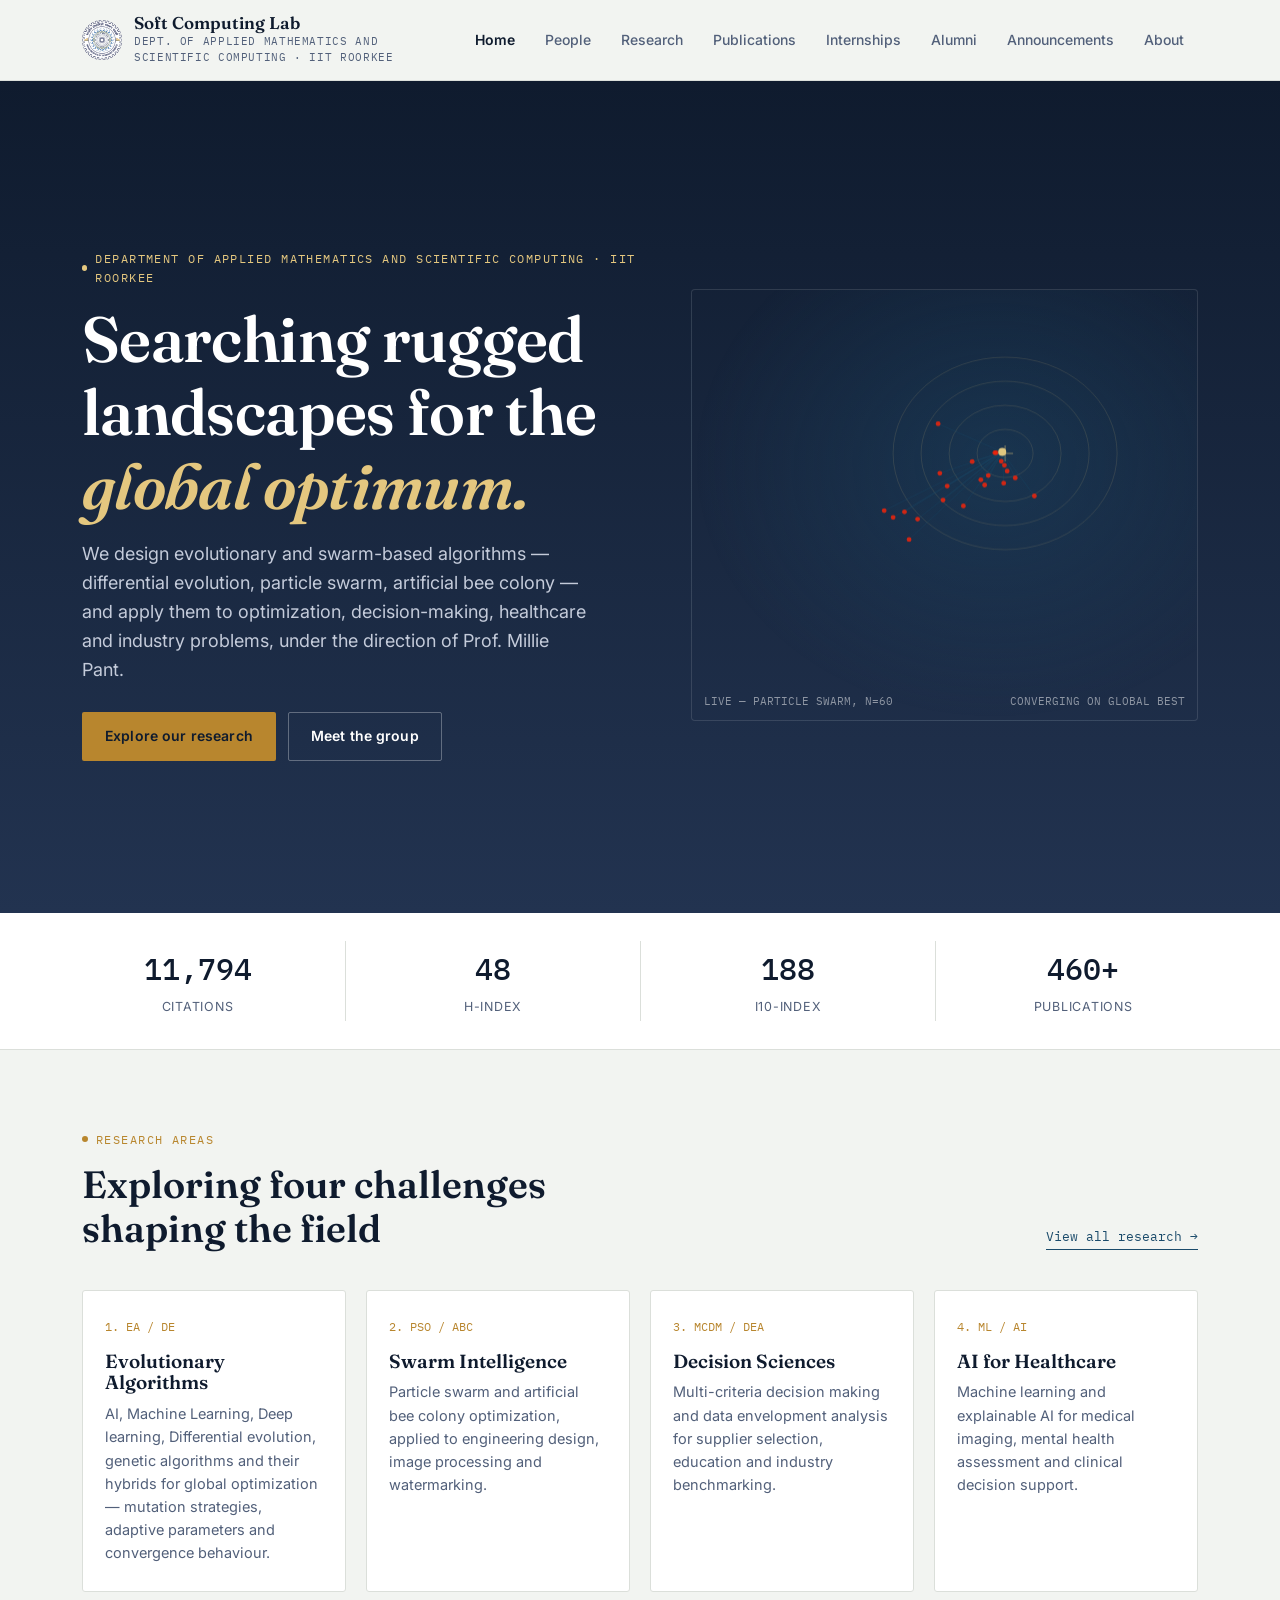
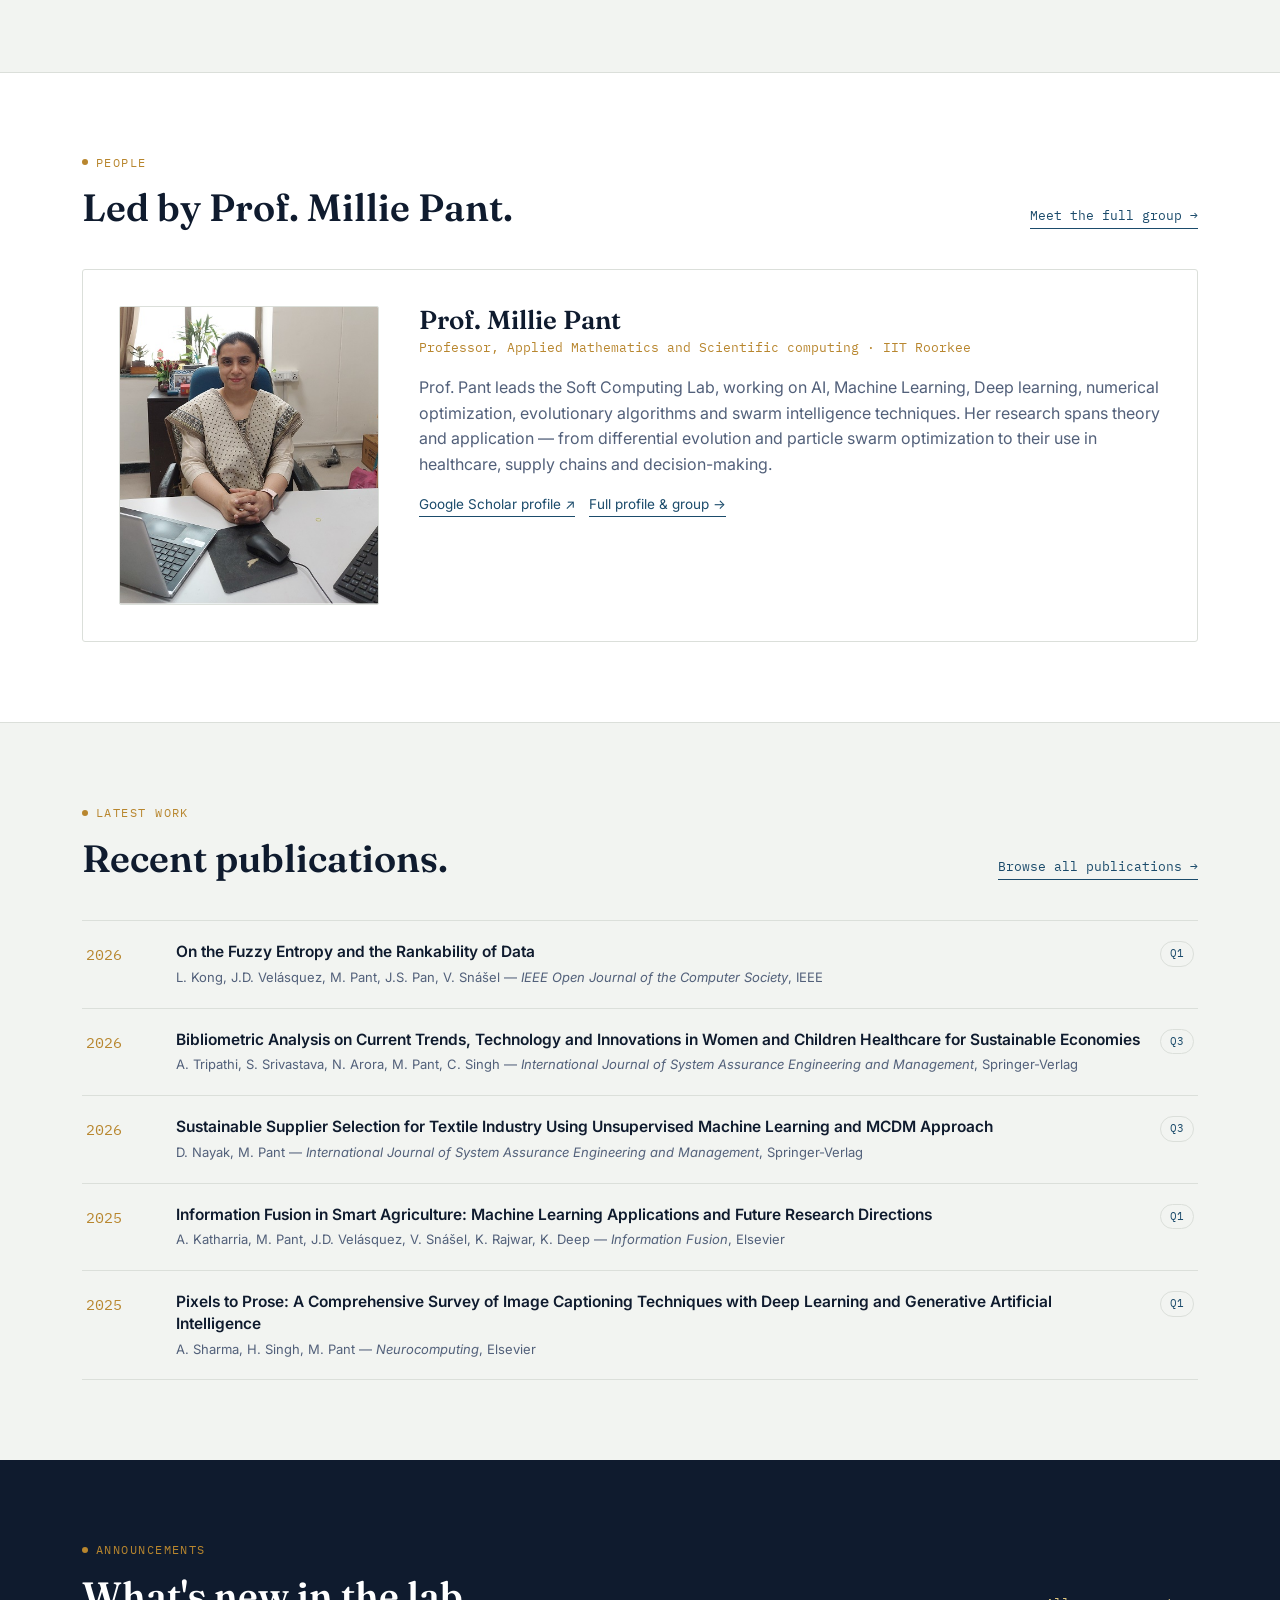
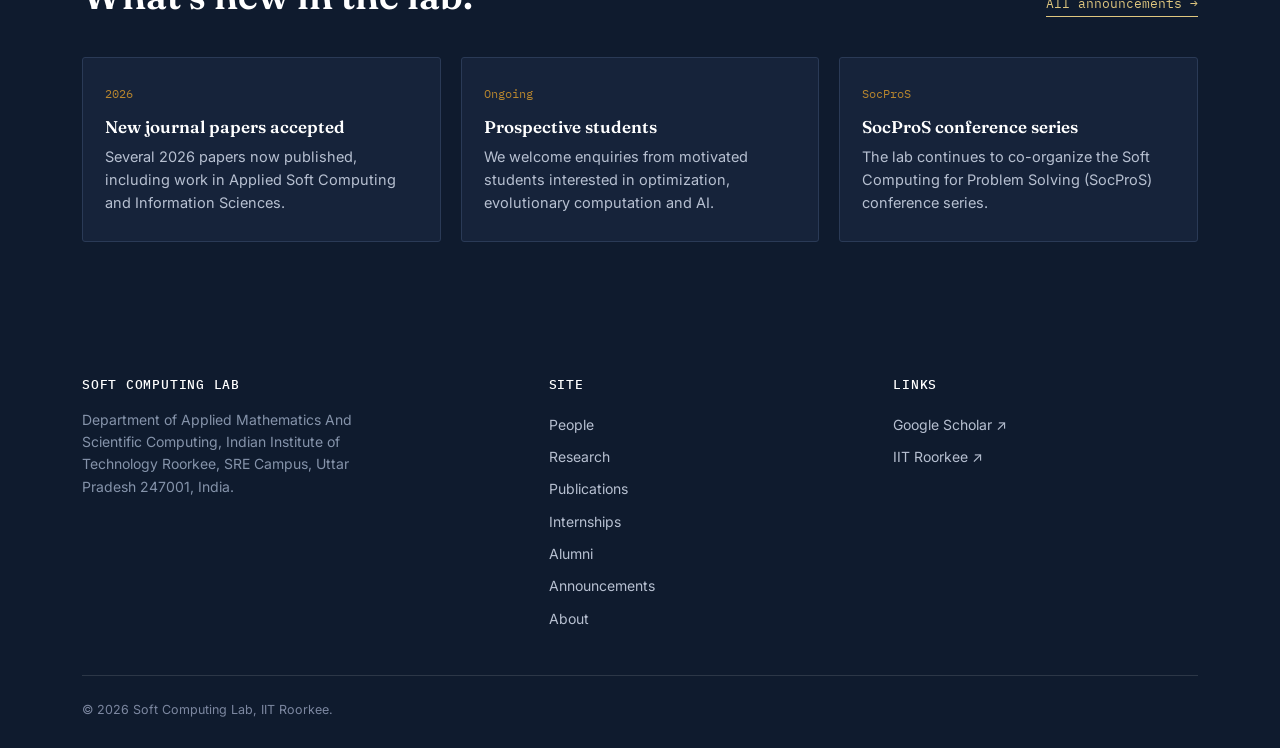
==== commit 9e6c2ea5: "Refactor navigation links in index.html Moved Internships and Alumni links outside of list item." ====
--- a/index.html
+++ b/index.html
@@ -178,8 +178,8 @@
         <a href="people.html">People</a>
         <a href="research.html">Research</a>
         <a href="publications.html">Publications</a>
-        <li><a href="internships.html">Internships</a></li>
-        <li><a href="alumni.html">Alumni</a></li>
+        <a href="internships.html">Internships</a>
+        <a href="alumni.html">Alumni</a>
         <a href="announcements.html">Announcements</a>
         <a href="about.html">About</a>
       </div>
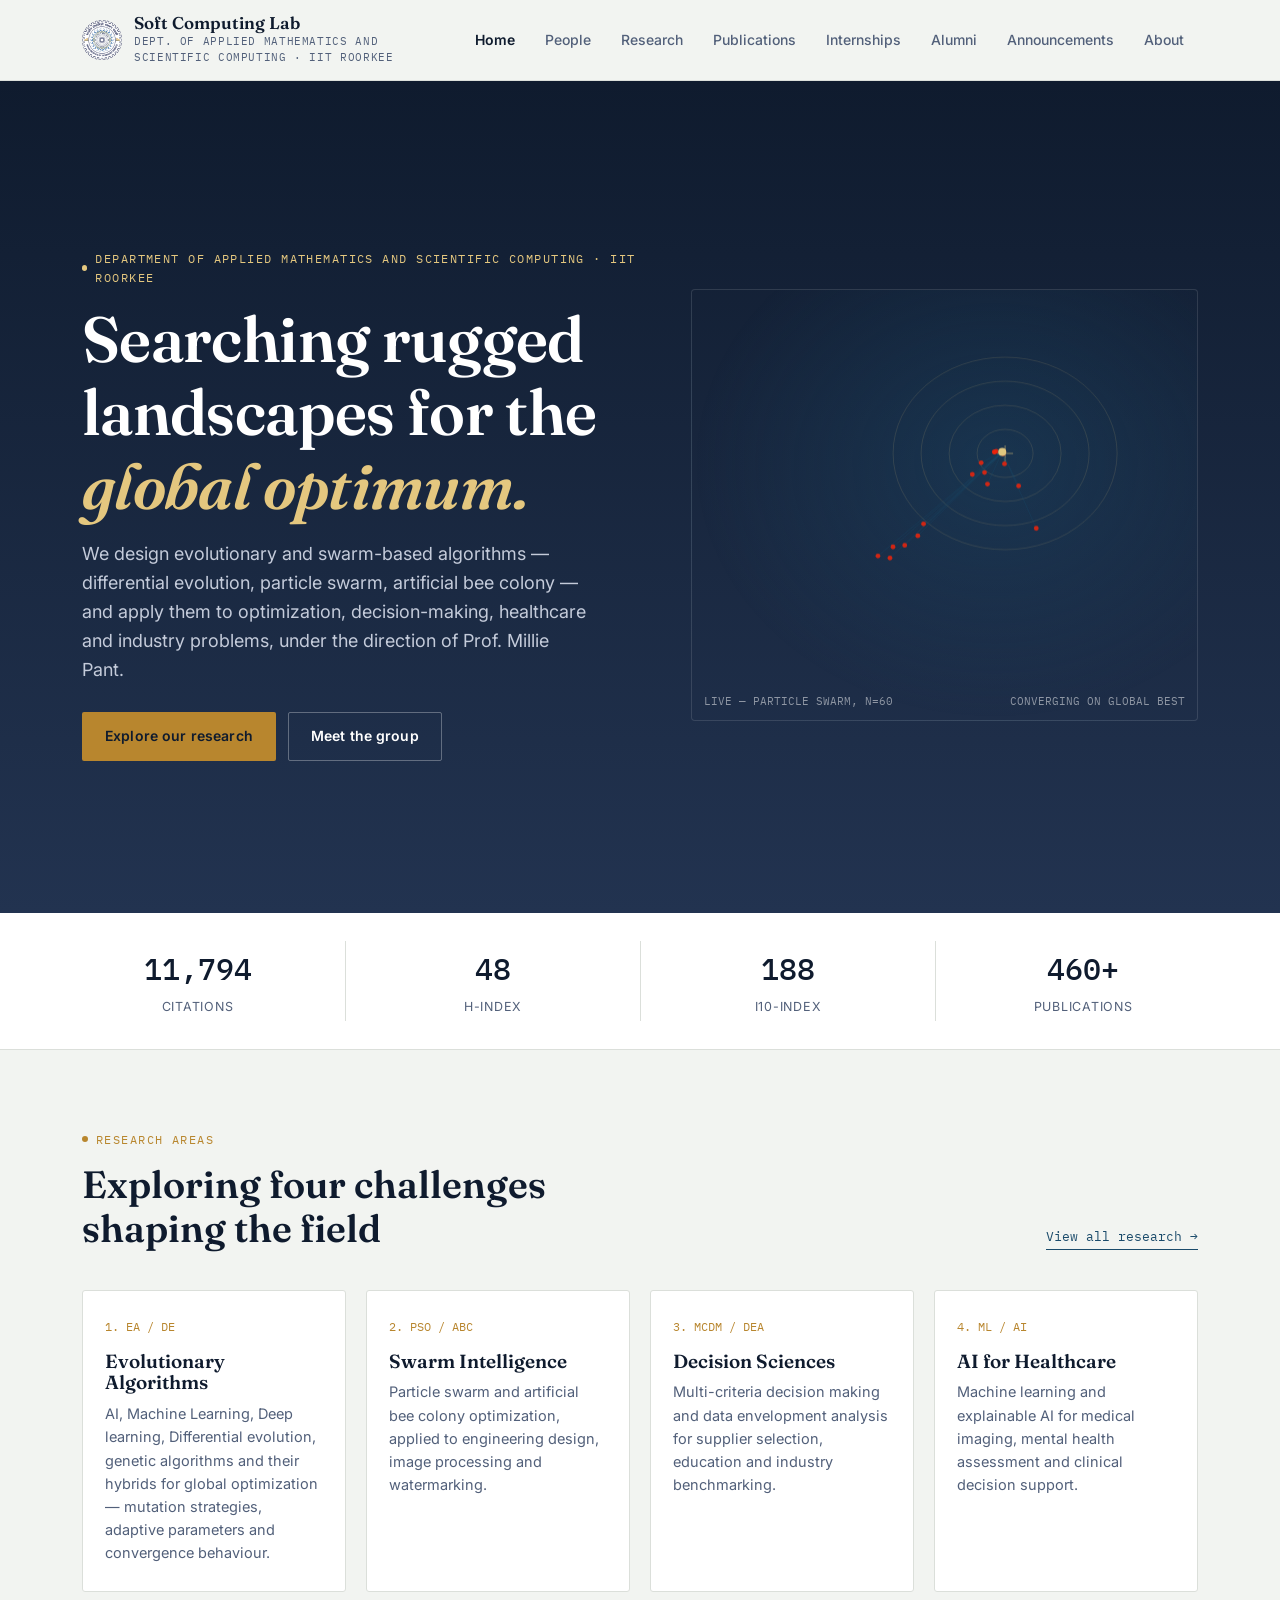
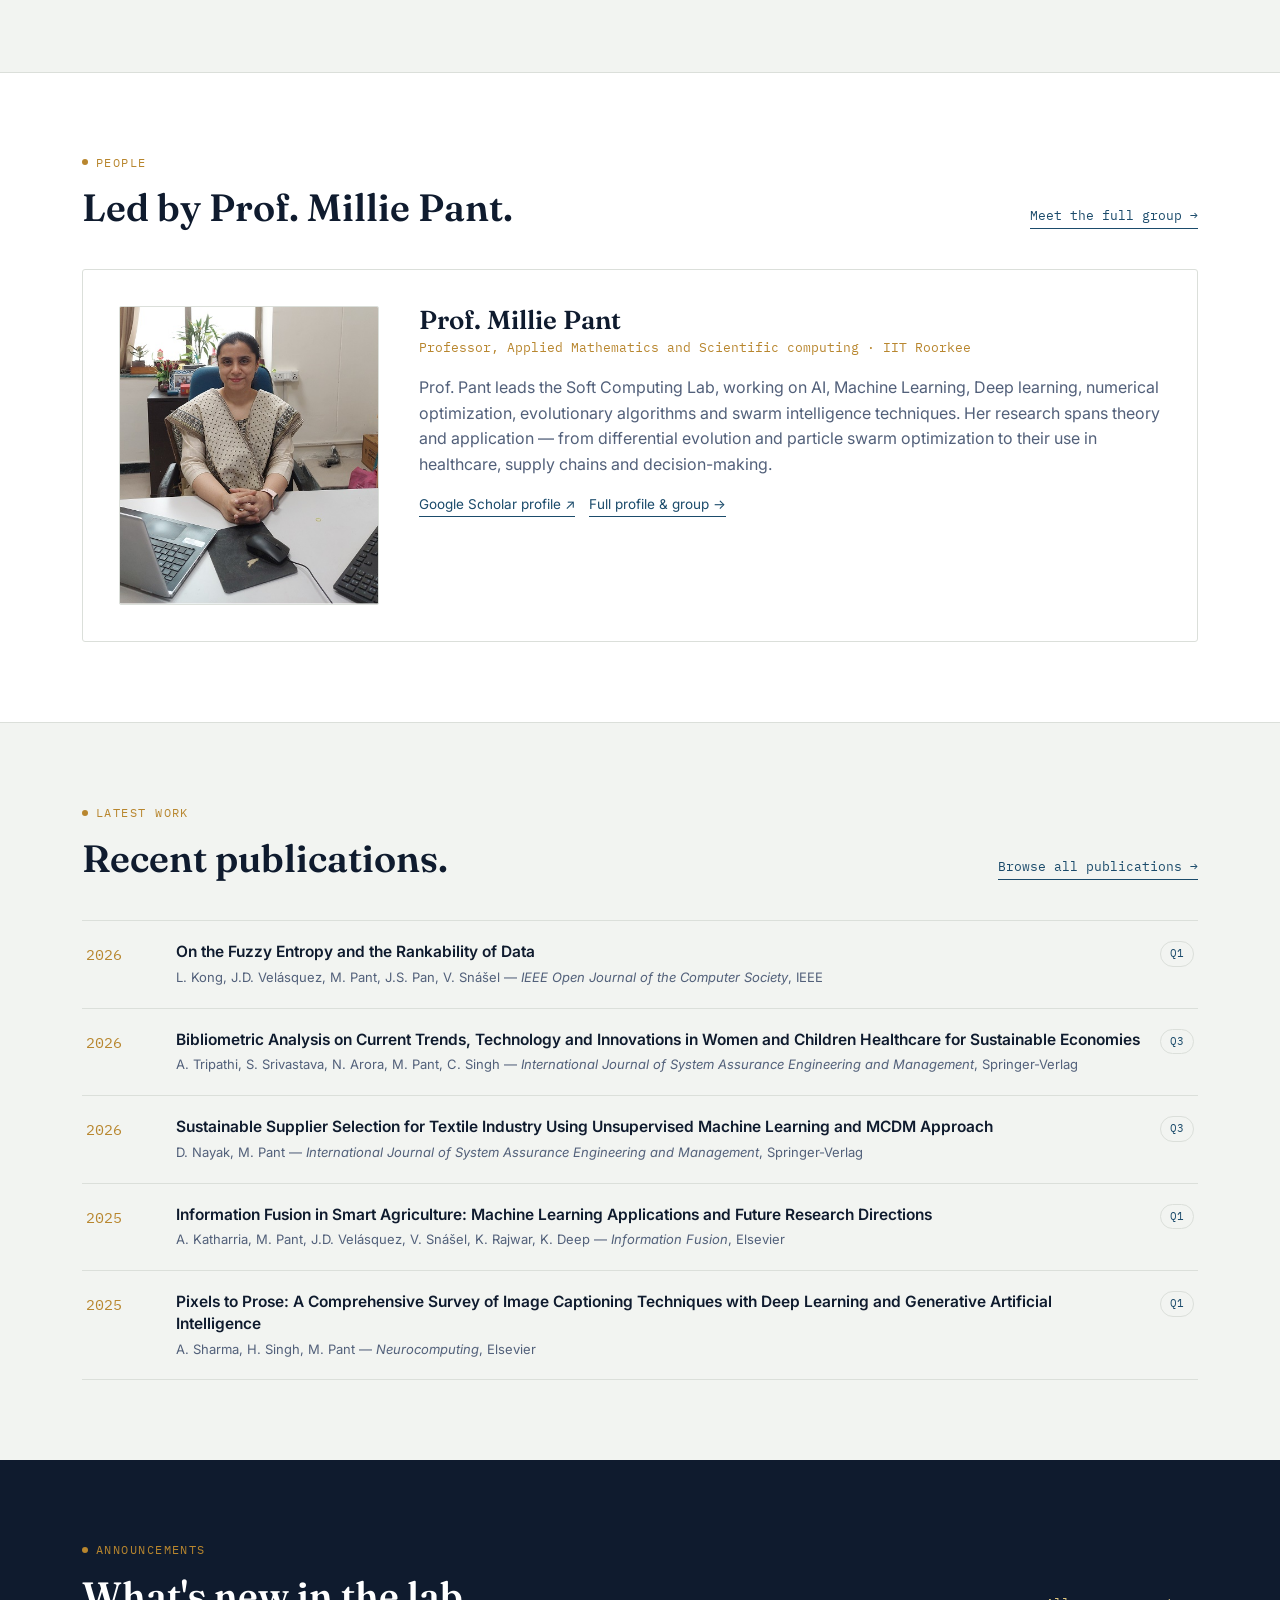
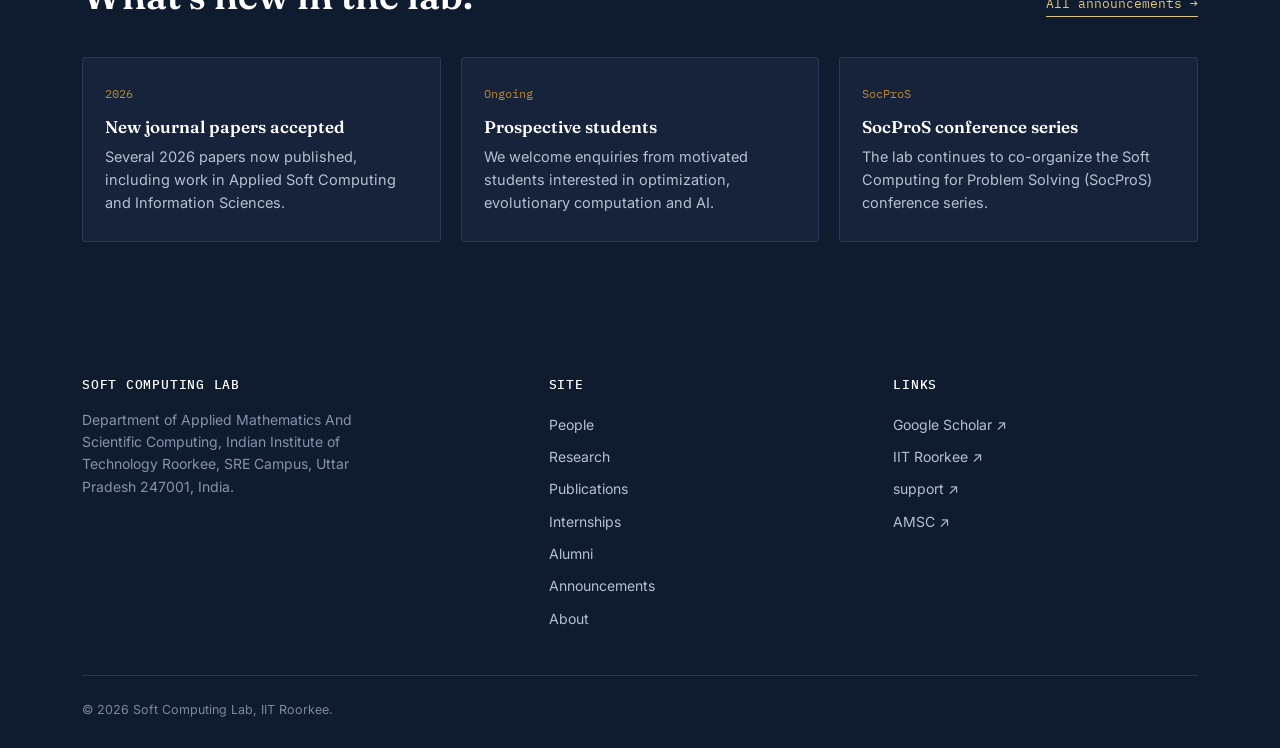
==== commit a70a0ef4: "Update index.html" ====
--- a/index.html
+++ b/index.html
@@ -187,6 +187,8 @@
         <h4>Links</h4>
         <a href="https://scholar.google.co.in/citations?user=VEAXM8IAAAAJ&hl=en" target="_blank" rel="noopener">Google Scholar ↗</a>
         <a href="https://www.iitr.ac.in" target="_blank" rel="noopener">IIT Roorkee ↗</a>
+        <a href="https://www.iitr.ac.in/support/" target="_blank" rel="noopener">support ↗</a>
+        <a href="https://iitr.ac.in/Departments/Applied%20Mathematics%20and%20Scientific%20Computing%20Department/Home%20Page.html" target="_blank" rel="noopener">AMSC ↗</a>
       </div>
     </div>
     <div class="footer-bottom">
--- a/css/style.css
+++ b/css/style.css
@@ -303,3 +303,73 @@
 
 .divider-dots{ display:flex; gap:6px; margin: 8px 0 28px; }
 .divider-dots span{ width:5px; height:5px; border-radius:50%; background: var(--line-dark); opacity:.4; }
+
+
+
+.research-row{ display:grid; grid-template-columns: 90px 1fr; gap:28px; padding: 36px 0; border-top:1px solid var(--line); }
+@media (max-width: 560px){ .research-row{ grid-template-columns: 1fr; gap:8px; padding: 28px 0; } }
+
+
+
+/* ---------------- Banner hero (Internships) ---------------- */
+.banner-hero{
+  position: relative;
+  background-image: linear-gradient(180deg, rgba(15,27,46,.82), rgba(15,27,46,.72)), url('../images/iitr-banner.jpg');
+  background-size: cover;
+  background-position: center 65%;
+  color: #fff;
+  padding: 76px 0 56px;
+}
+.banner-hero h1{ color:#fff; }
+.banner-hero p{ color:#DCE1EA; }
+.banner-hero .eyebrow{ color: var(--brass-soft); }
+.banner-hero .eyebrow::before{ background: var(--brass-soft); }
+
+/* ---------------- Google Form embed ---------------- */
+
+.form-shell{
+  background: var(--paper-raise);
+  border: 1px solid var(--line);
+  border-radius: var(--radius);
+  padding: 8px;
+  box-shadow: var(--shadow);
+}
+
+.form-shell iframe{
+  width: 100%;
+  min-height: 1200px;
+  border: none;
+  display:block;
+  border-radius: 2px;
+}
+
+.form-note{
+  display:flex; gap:10px; align-items:flex-start;
+  background: #FBF4E4; border:1px solid var(--brass-soft);
+  padding: 14px 16px; border-radius: var(--radius);
+  font-size: 13.5px; color: var(--ink); margin-bottom: 24px;
+}
+.form-note strong{ color: var(--brass); }
+.area-grid{ display:grid; grid-template-columns: repeat(4,1fr); gap:16px; margin-bottom: 40px; }
+@media (max-width: 900px){ .area-grid{ grid-template-columns: repeat(2,1fr); } }
+@media (max-width: 480px){ .area-grid{ grid-template-columns: 1fr; } }
+.area-pill{
+  background: var(--paper-raise); border:1px solid var(--line);
+  border-radius: var(--radius); padding: 18px 18px;
+}
+.area-pill .idx{ font-family: var(--font-mono); color: var(--brass); font-size:11.5px; display:block; margin-bottom:8px; }
+.area-pill h4{ font-size:15px; margin-bottom:6px; color: var(--ink); }
+.area-pill p{ font-size:13px; margin:0; }
+
+/* ---------------- Alumni ---------------- */
+.alumni-grid{ display:grid; grid-template-columns: repeat(4, 1fr); gap: 26px 24px; }
+@media (max-width: 980px){ .alumni-grid{ grid-template-columns: repeat(3,1fr);} }
+@media (max-width: 680px){ .alumni-grid{ grid-template-columns: repeat(2,1fr);} }
+@media (max-width: 380px){ .alumni-grid{ grid-template-columns: 1fr; max-width:220px; margin-left:auto; margin-right:auto; } }
+.alumnus .ph{ width:100%; aspect-ratio: 1/1.08; object-fit:cover; border-radius:2px; border:1px solid var(--line); margin-bottom:10px; filter: grayscale(15%); transition: filter .2s ease; }
+.alumnus:hover .ph{ filter: grayscale(0%); }
+.alumnus .pname{ font-weight:600; color:var(--ink); font-size:15px; }
+.alumnus .prole{ font-size:12.5px; color:var(--slate); font-family: var(--font-mono); }
+.alumnus .pnow{ font-size:12.5px; color: var(--teal); margin-top:2px; }
+
+
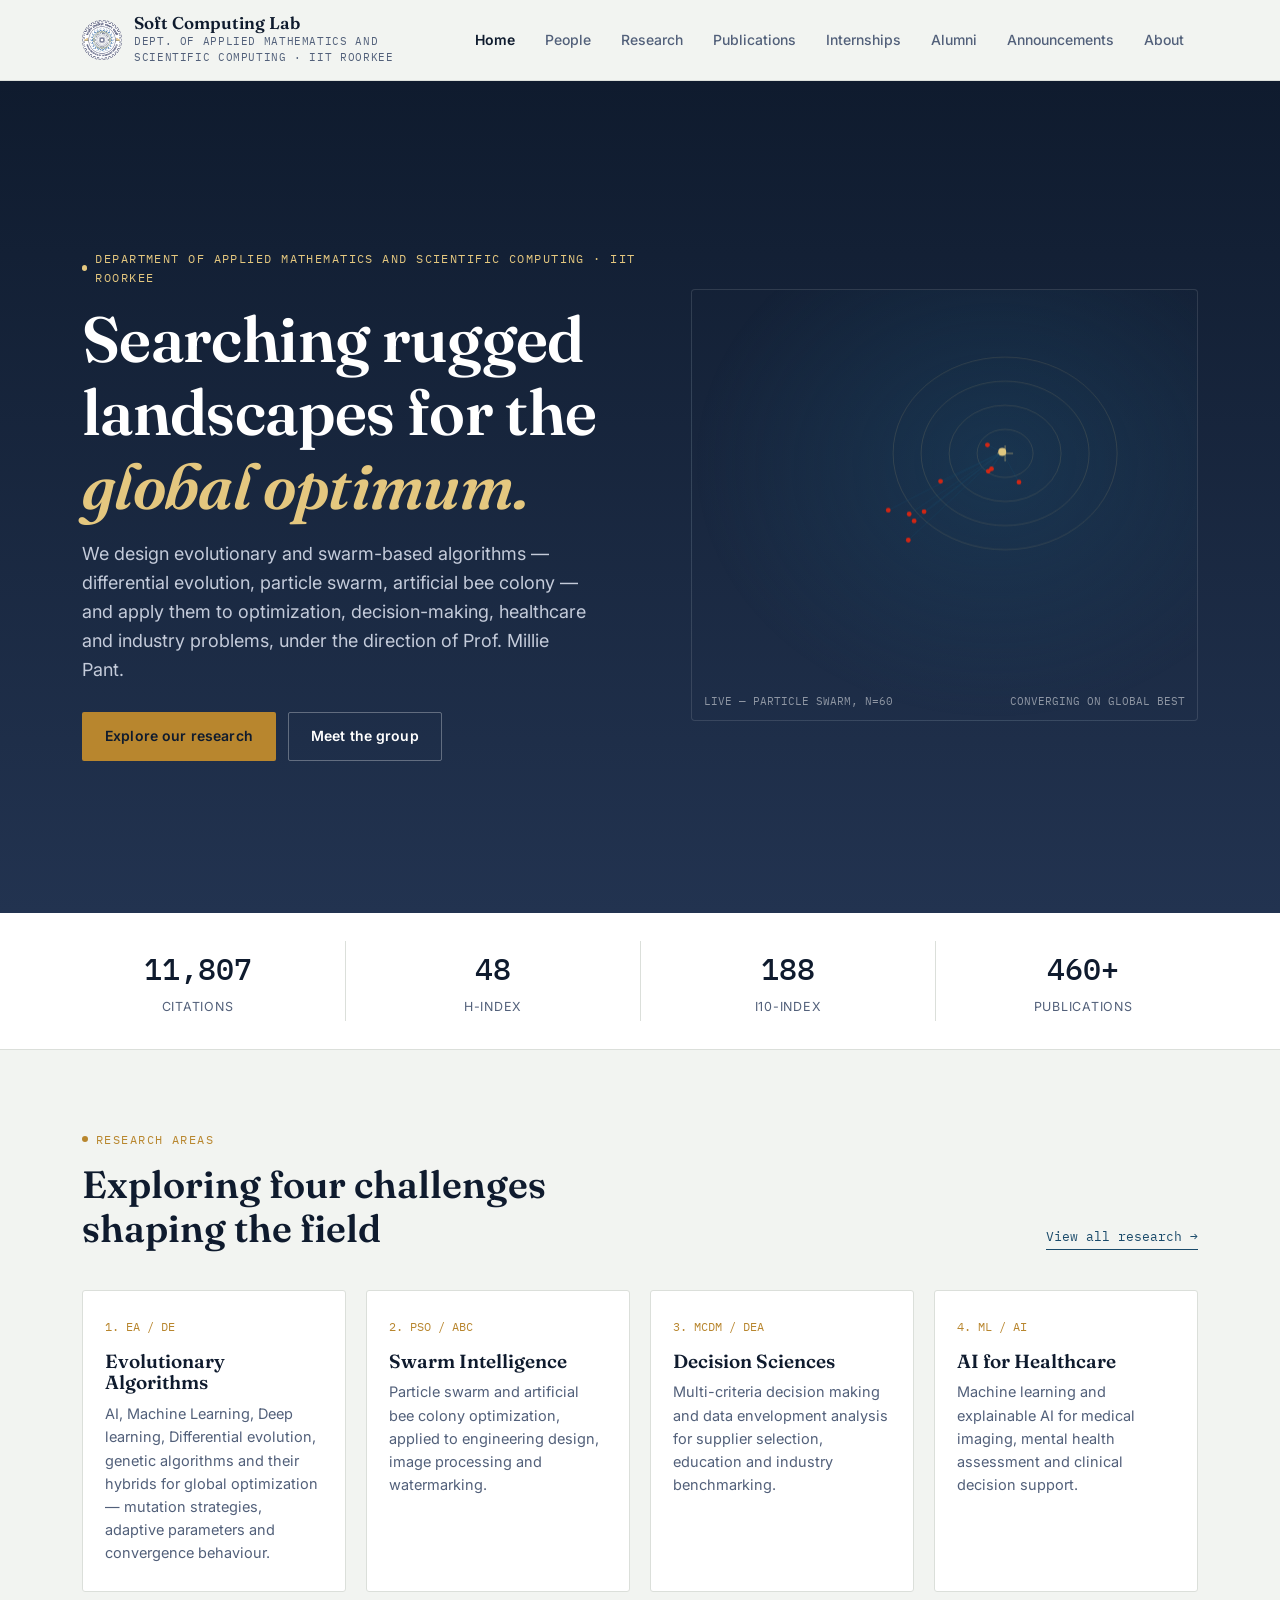
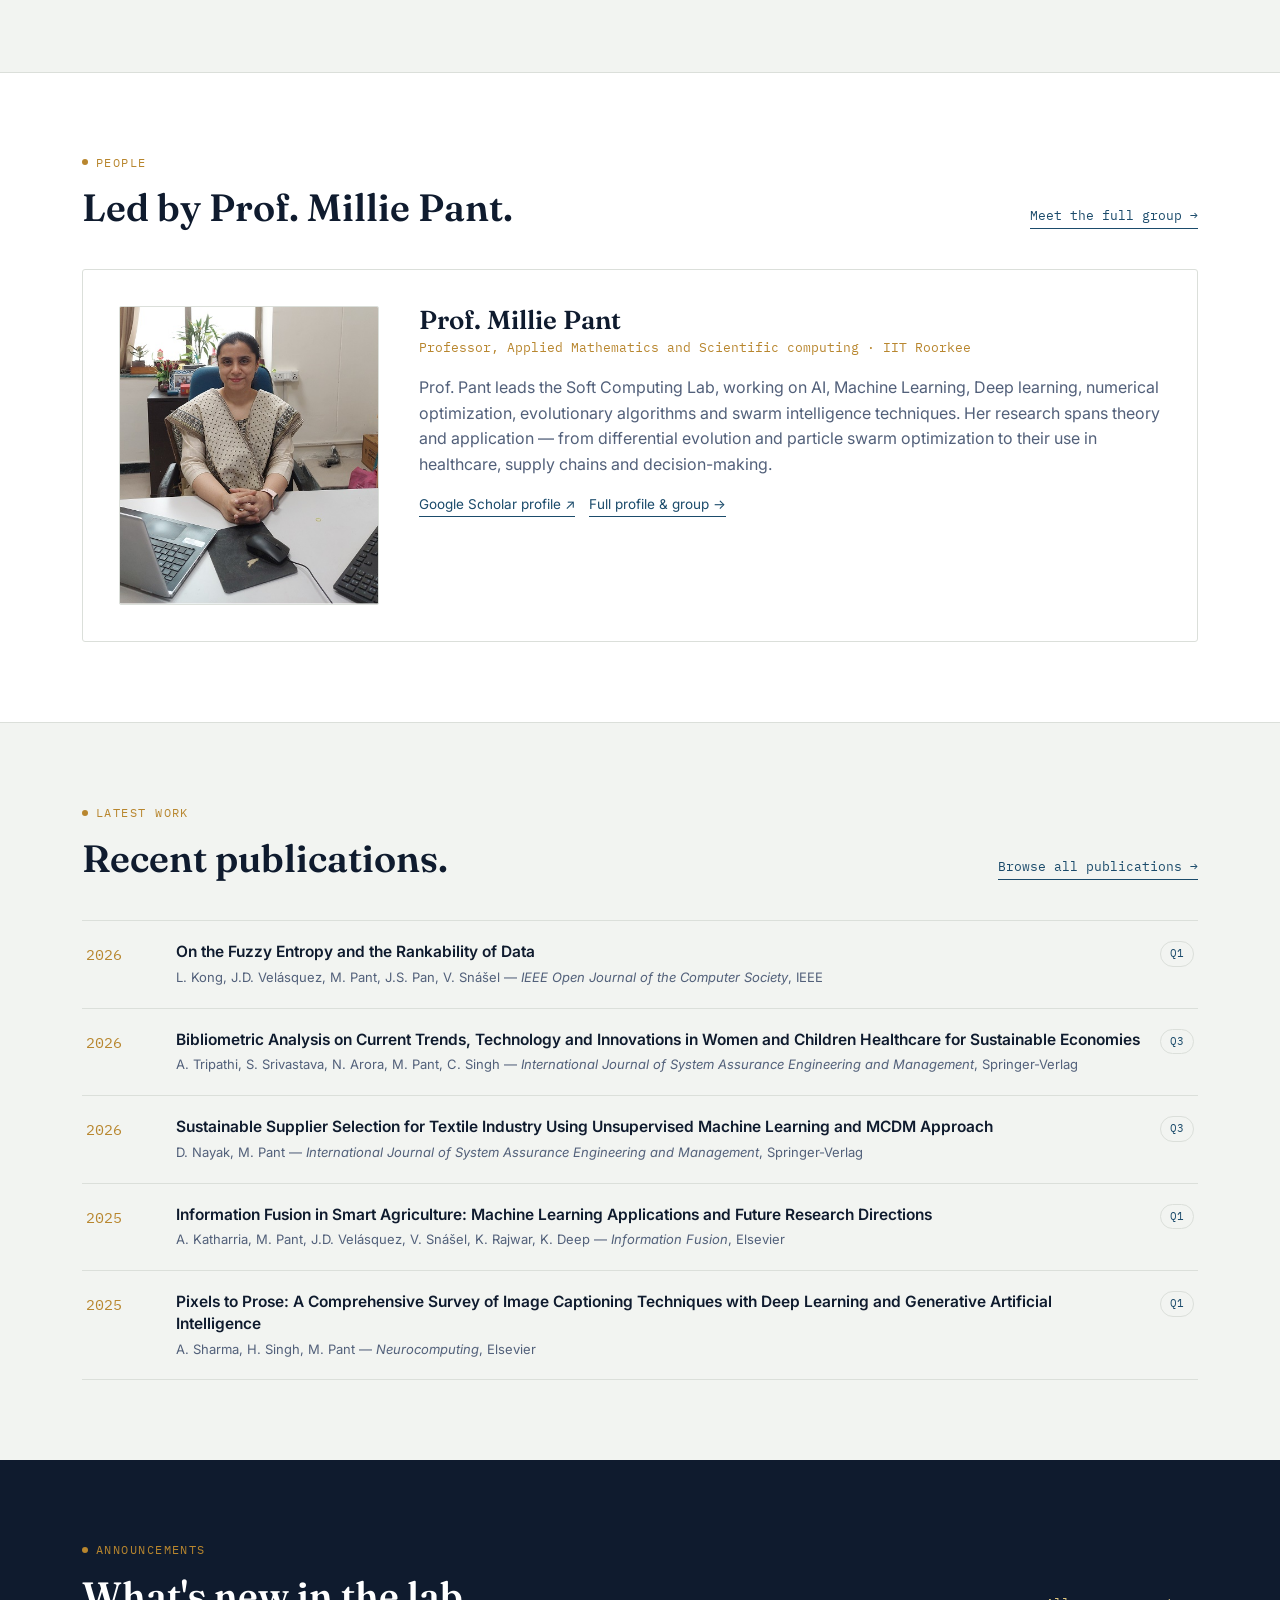
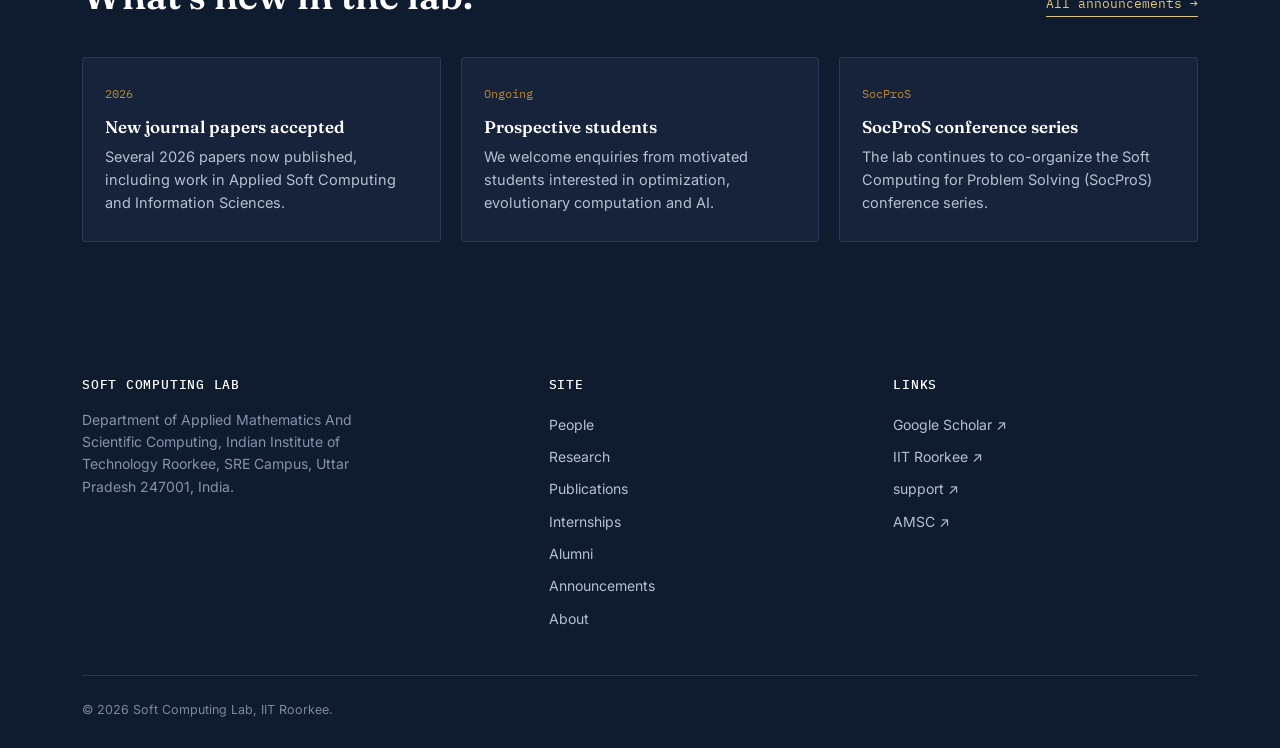
==== commit 49ac8b4b: "Update index.html" ====
--- a/index.html
+++ b/index.html
@@ -59,7 +59,7 @@
 
 <div class="stats-strip">
   <div class="wrap stats-grid">
-    <div class="stat"><div class="num">11,794</div><div class="lbl">Citations</div></div>
+    <div class="stat"><div class="num">11,807</div><div class="lbl">Citations</div></div>
     <div class="stat"><div class="num">48</div><div class="lbl">h-index</div></div>
     <div class="stat"><div class="num">188</div><div class="lbl">i10-index</div></div>
     <div class="stat"><div class="num">460+</div><div class="lbl">Publications</div></div>
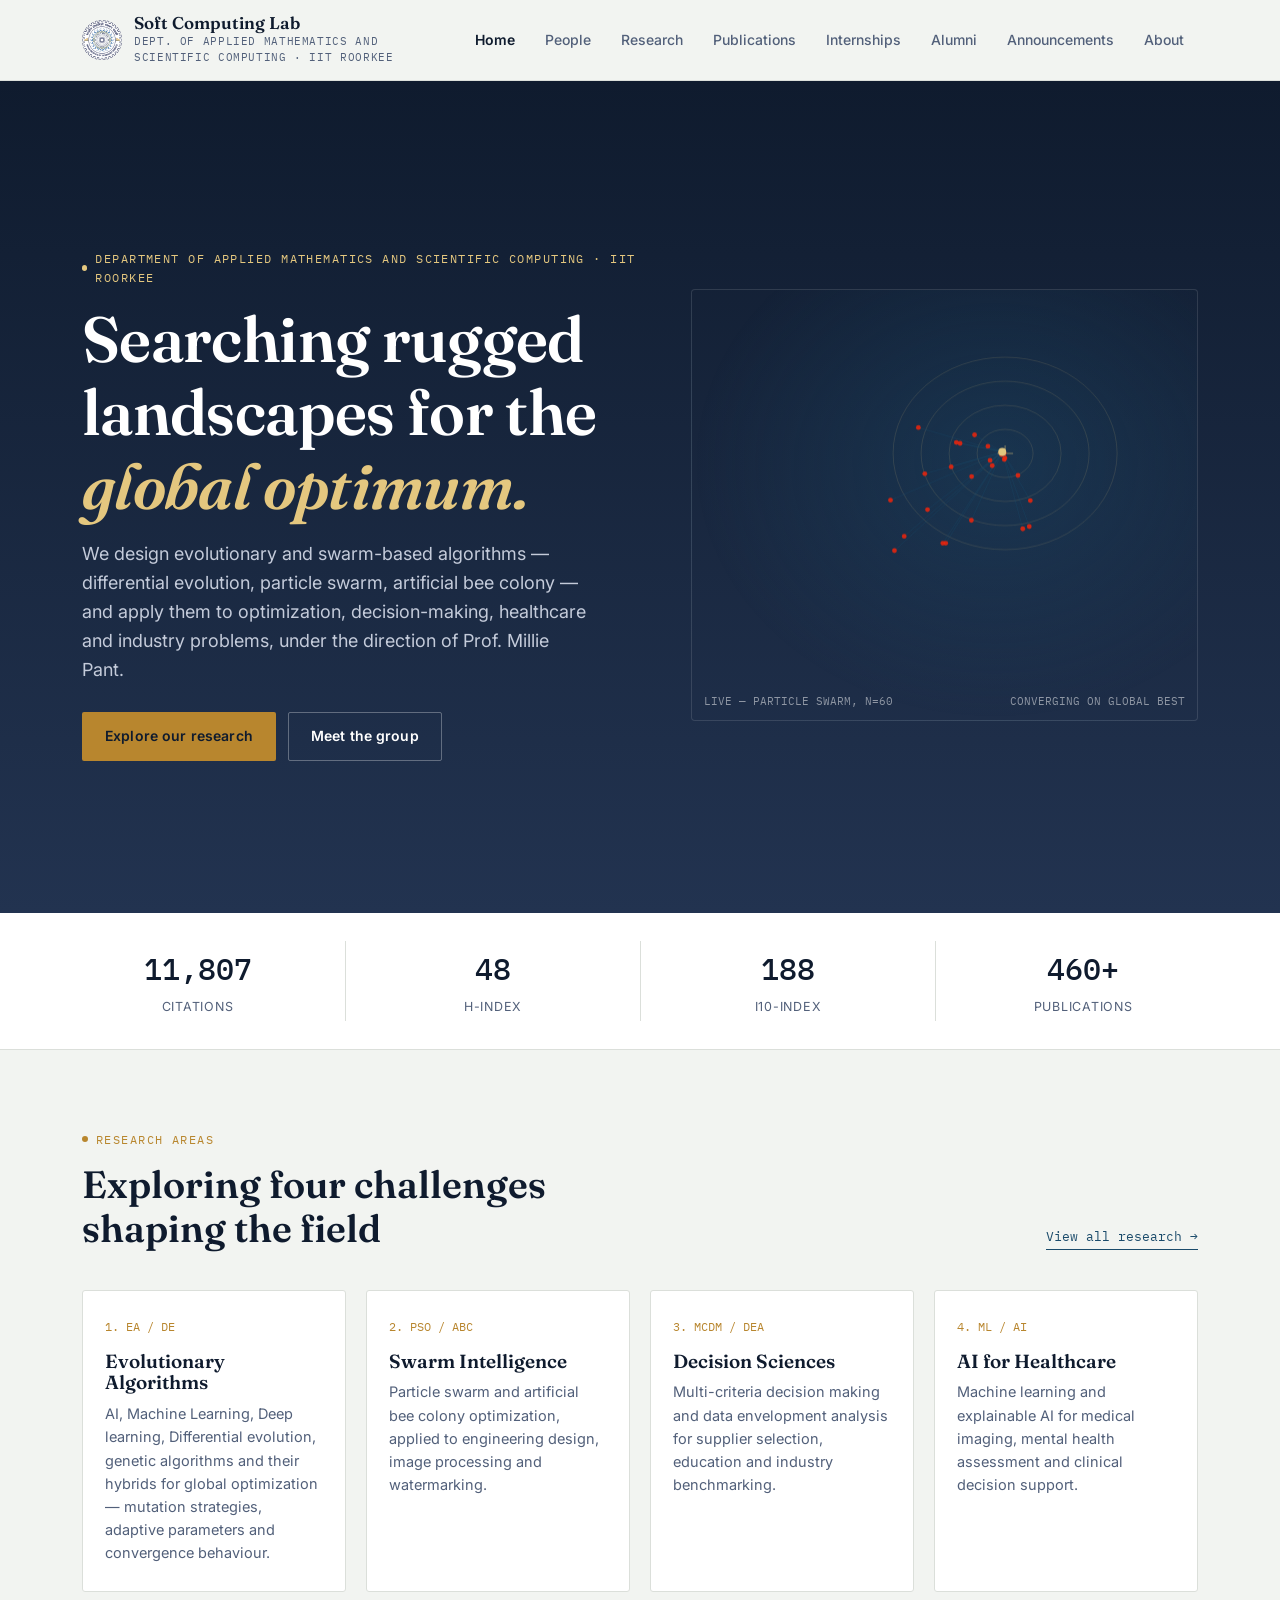
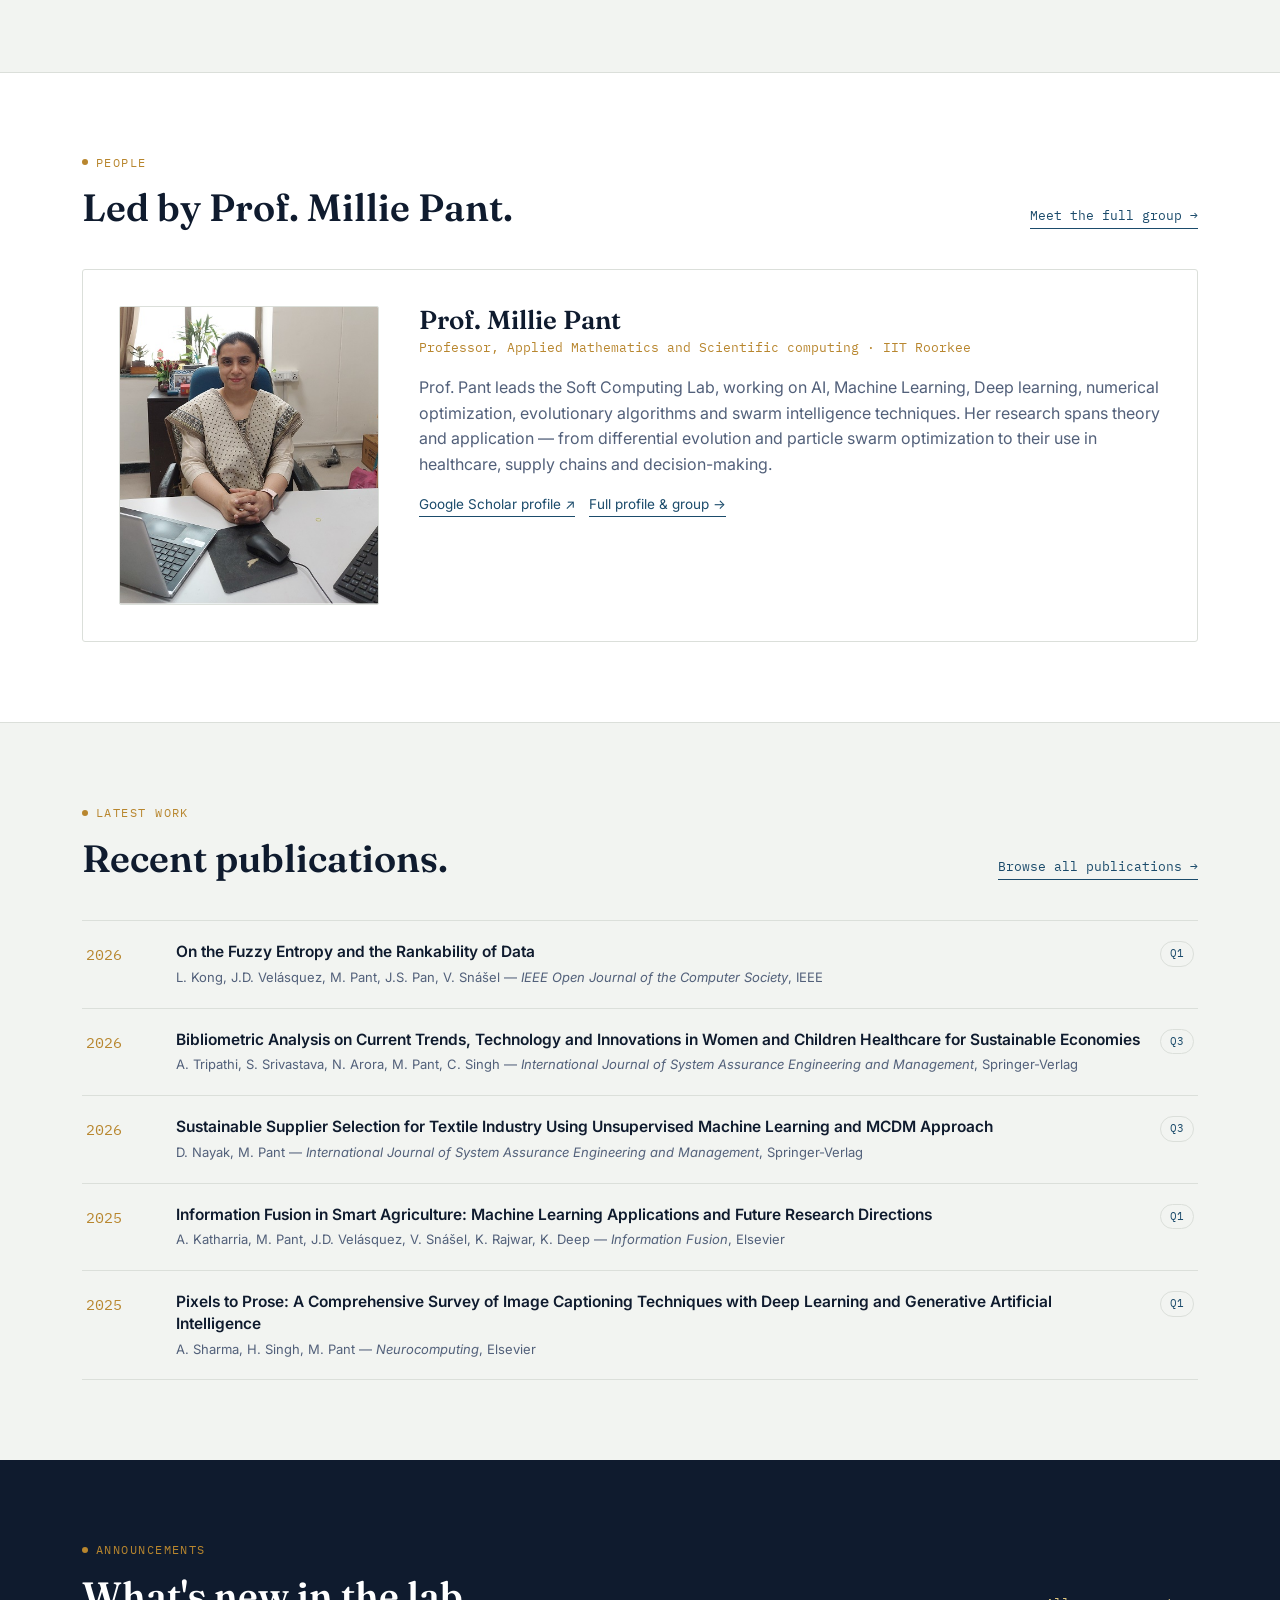
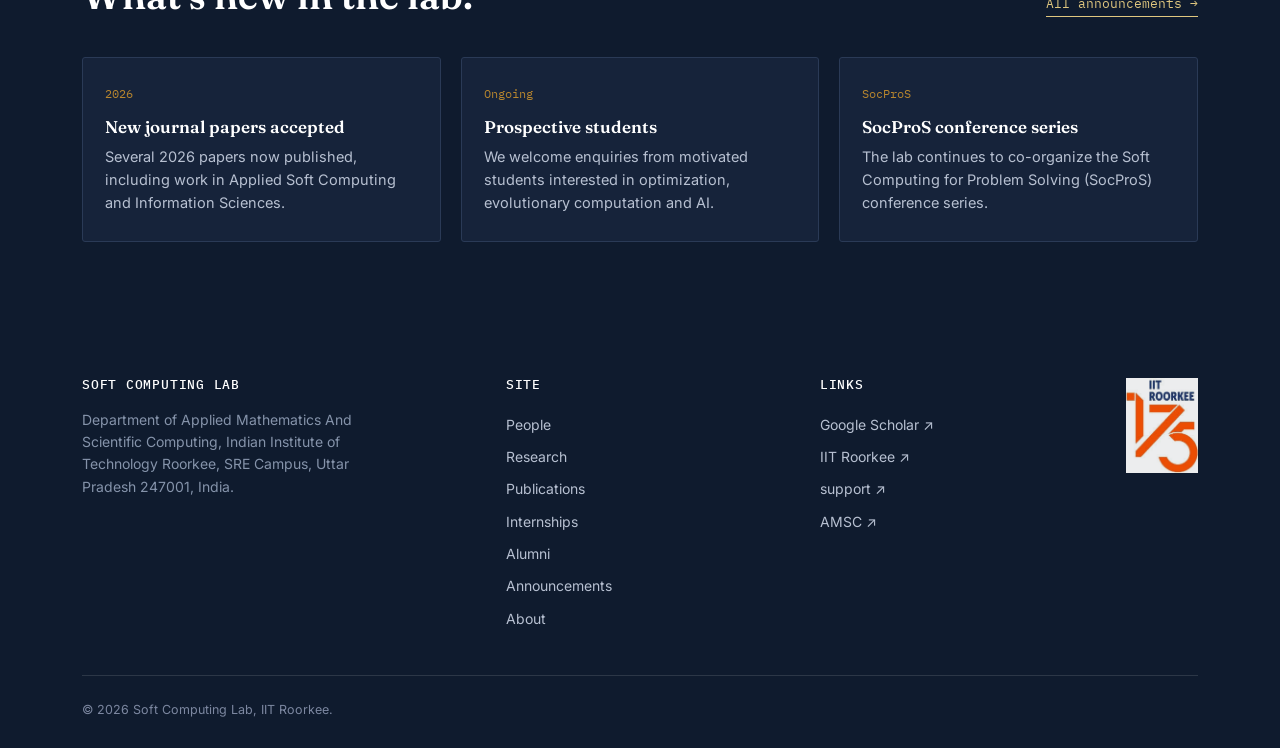
==== commit 788e8e61: "Update index.html" ====
--- a/index.html
+++ b/index.html
@@ -168,6 +168,7 @@
 
 <footer>
   <div class="wrap">
+    <div class="footer-top">
     <div class="footer-grid">
       <div>
         <h4>Soft Computing Lab</h4>
@@ -191,6 +192,11 @@
         <a href="https://iitr.ac.in/Departments/Applied%20Mathematics%20and%20Scientific%20Computing%20Department/Home%20Page.html" target="_blank" rel="noopener">AMSC ↗</a>
       </div>
     </div>
+        <div class="footer-badge">
+      <img src="images/iitr-175-logo.png" alt="IIT Roorkee 175 years">
+    </div>
+    </div>
+
     <div class="footer-bottom">
       <span>© <span id="year"></span> Soft Computing Lab, IIT Roorkee.</span>
       <!-- <span>Built for the lab · content editable in /data</span> -->
--- a/css/style.css
+++ b/css/style.css
@@ -288,13 +288,26 @@
 .fact-card p{ font-size:14px; margin-bottom:0; color: var(--text); }
 
 /* ---------------- Footer ---------------- */
-footer{ background: var(--ink); color:#B7C0D1; padding: 56px 0 28px; }
+/* footer{ background: var(--ink); color:#B7C0D1; padding: 56px 0 28px; }
 .footer-grid{ display:grid; grid-template-columns: 1.4fr 1fr 1fr; gap:40px; margin-bottom:40px; }
 @media (max-width: 700px){ .footer-grid{ grid-template-columns:1fr; gap:28px; } }
 footer h4{ color:#fff; font-size:13px; text-transform:uppercase; letter-spacing:.06em; font-family: var(--font-mono); font-weight:500; margin-bottom:16px; }
 footer a{ display:block; color:#B7C0D1; font-size:14px; padding:5px 0; }
 footer a:hover{ color: var(--brass-soft); }
+.footer-bottom{ border-top:1px solid rgba(255,255,255,.12); padding-top:24px; display:flex; justify-content:space-between; flex-wrap:wrap; gap:10px; font-size:12.5px; color:#7C87A0; } */
+
+footer{ background: var(--ink); color:#B7C0D1; padding: 56px 0 28px; }
+.footer-top{ display:flex; justify-content:space-between; align-items:flex-start; gap:32px; margin-bottom:40px; }
+.footer-badge{ flex-shrink:0; }
+.footer-badge img{ width:72px; height:auto; opacity:.92; }
+@media (max-width: 700px){ .footer-top{ flex-direction:column-reverse; align-items:flex-start; gap:20px; } }
+.footer-grid{ display:grid; grid-template-columns: 1.4fr 1fr 1fr; gap:40px; margin-bottom:0; flex:1; }
+@media (max-width: 700px){ .footer-grid{ grid-template-columns:1fr; gap:28px; } }
+footer h4{ color:#fff; font-size:13px; text-transform:uppercase; letter-spacing:.06em; font-family: var(--font-mono); font-weight:500; margin-bottom:16px; }
+footer a{ display:block; color:#B7C0D1; font-size:14px; padding:5px 0; }
+footer a:hover{ color: var(--brass-soft); }
 .footer-bottom{ border-top:1px solid rgba(255,255,255,.12); padding-top:24px; display:flex; justify-content:space-between; flex-wrap:wrap; gap:10px; font-size:12.5px; color:#7C87A0; }
+
 
 /* ---------------- Page header (non-home) ---------------- */
 .page-hero{ background: var(--ink); color:#fff; padding: 64px 0 48px; }
@@ -360,6 +373,16 @@
 .area-pill .idx{ font-family: var(--font-mono); color: var(--brass); font-size:11.5px; display:block; margin-bottom:8px; }
 .area-pill h4{ font-size:15px; margin-bottom:6px; color: var(--ink); }
 .area-pill p{ font-size:13px; margin:0; }
+
+.elig-grid{ display:grid; grid-template-columns: 1fr 1fr; gap: 20px; }
+
+@media (max-width: 780px){ .elig-grid{ grid-template-columns: 1fr; } }
+.elig-list{ background: var(--paper-raise); border:1px solid var(--line); border-radius: var(--radius); padding: 28px 30px; }
+.elig-list h4{ font-size:14px; text-transform:uppercase; letter-spacing:.04em; color:var(--brass); margin-bottom:16px; font-family: var(--font-mono); font-weight:500; }
+.elig-list li{ display:flex; gap:10px; padding: 9px 0; border-bottom: 1px solid var(--line); font-size:14.5px; color: var(--text); }
+.elig-list li:last-child{ border-bottom:none; }
+.elig-list li::before{ content:"✓"; color: var(--teal); font-weight:700; flex-shrink:0; }
+.elig-list.not li::before{ content:"–"; color: var(--slate-light); }
 
 /* ---------------- Alumni ---------------- */
 .alumni-grid{ display:grid; grid-template-columns: repeat(4, 1fr); gap: 26px 24px; }
